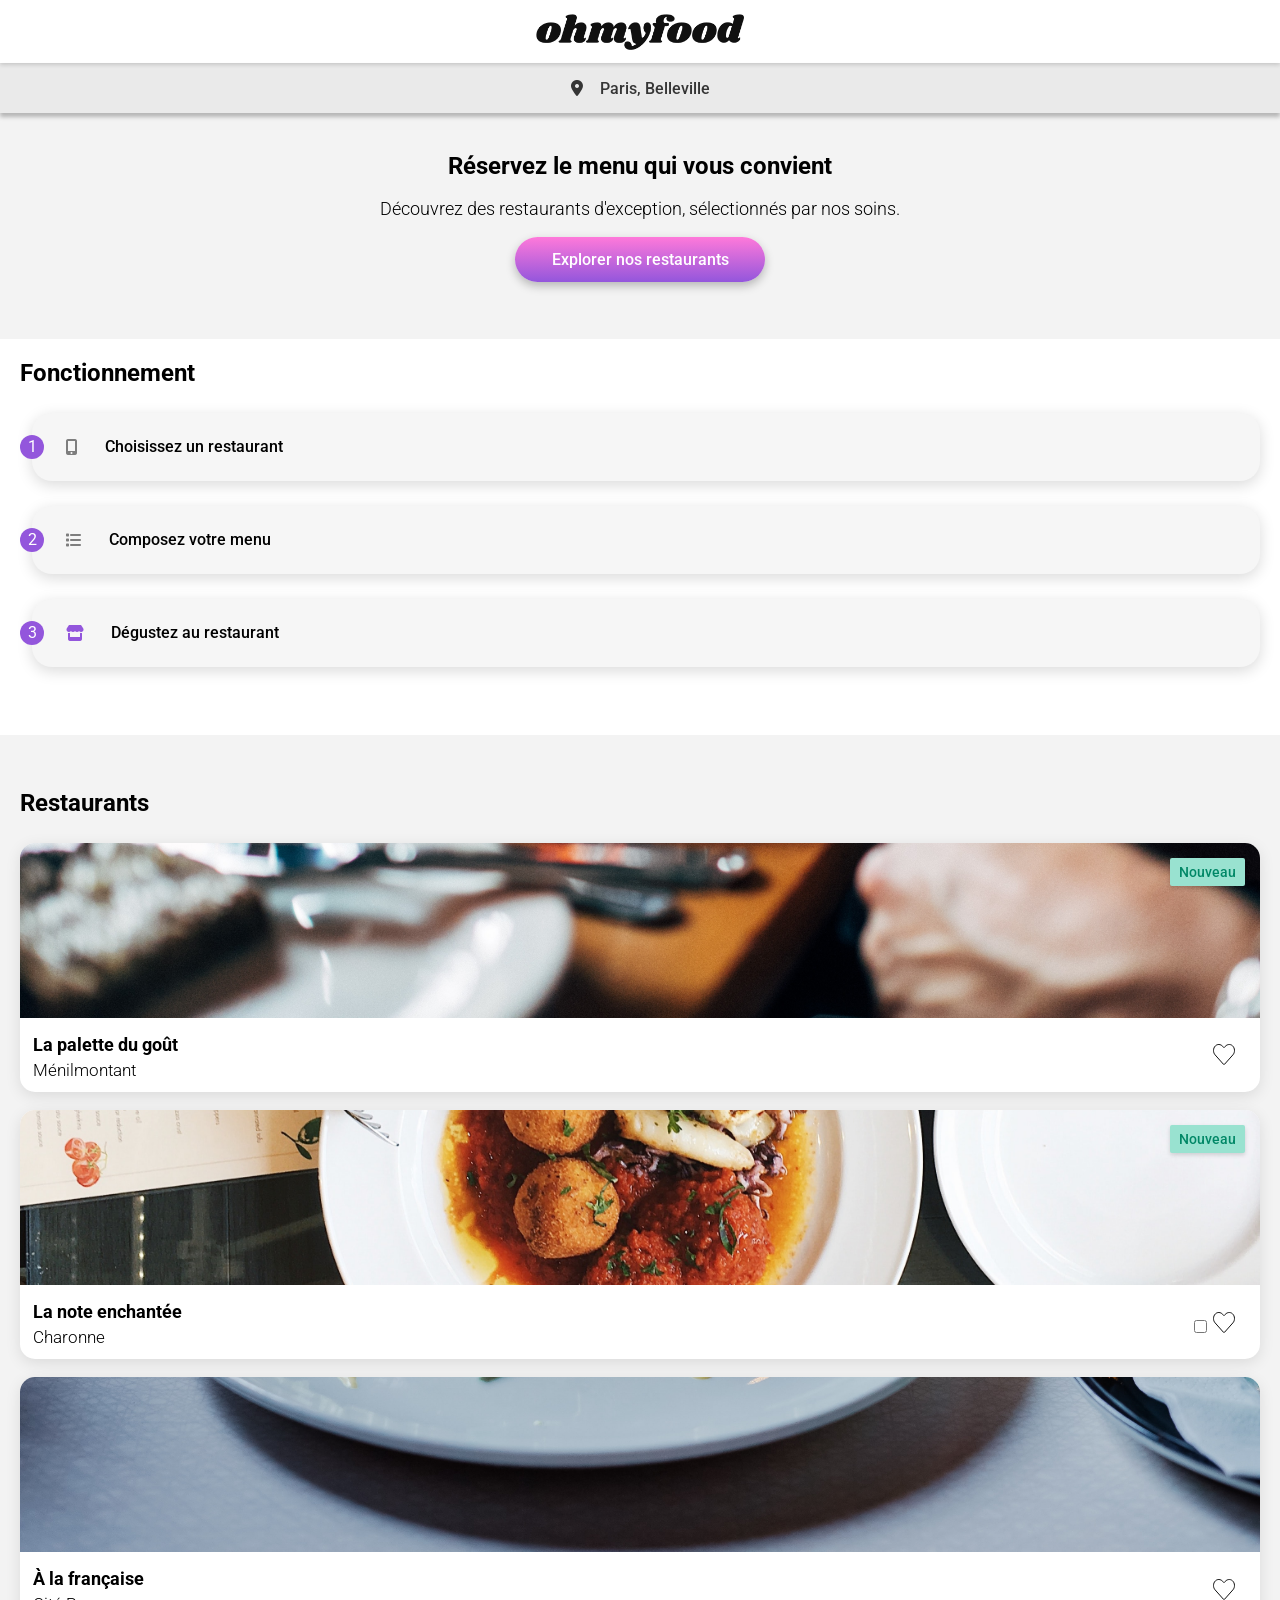
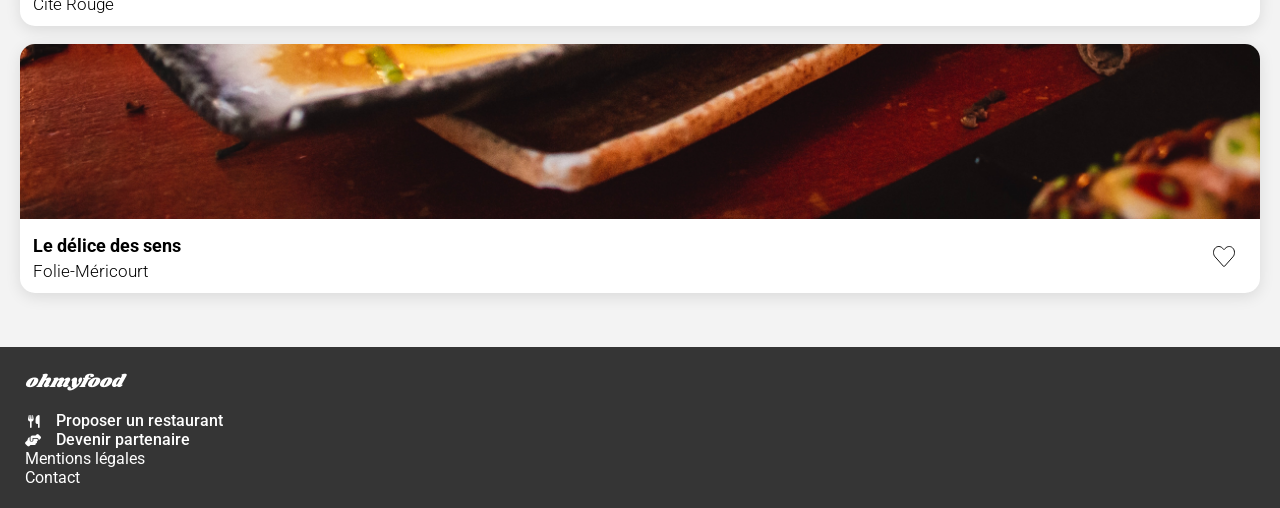
==== index.html @ f2861a39 "add animations - homepage" ====
<!DOCTYPE html>
<html lang="fr">

<head>
    <meta charset="UTF-8">
    <meta name="viewport" content="width=device-width, initial-scale=1.0">
    <title>OhMyFood</title>
    <link rel="preconnect" href="https://fonts.googleapis.com">
    <link rel="preconnect" href="https://fonts.gstatic.com" crossorigin>
    <link
        href="https://fonts.googleapis.com/css2?family=Roboto:ital,wght@0,100..900;1,100..900&family=Shrikhand&display=swap"
        rel="stylesheet">
    <link rel="stylesheet" href="https://cdnjs.cloudflare.com/ajax/libs/font-awesome/6.2.1/css/all.min.css"
        integrity="sha512-MV7K8+y+gLIBoVD59lQIYicR65iaqukzvf/nwasF0nqhPay5w/9lJmVM2hMDcnK1OnMGCdVK+iQrJ7lzPJQd1w=="
        crossorigin="anonymous" referrerpolicy="no-referrer" />
    <link rel="stylesheet" href="scss/main.css">
</head>

<body>
    <div class="loader">
        <div class="loader__spinner"></div>
    </div>
    <header class="header">
        <div class="header__brand">
            <img class="header__brand-logo" src="assets/images/logo/ohmyfood.png" alt="logo ohmyfood">
        </div>
        <div class="header__location">
            <i class="fa-solid fa-location-dot"></i>
            <span class="header__location-text"> Paris, Belleville</span>
        </div>
    </header>
    <section class="hero">
        <div class="hero__content">
            <h1 class="hero__title">Réservez le menu qui vous convient</h1>
            <p class="hero__subtitle">Découvrez des restaurants d'exception, sélectionnés par nos soins.</p>
            <a href="#" class="hero__btn">
                Explorer nos restaurants
            </a>
        </div>
    </section>
    <section class="fonctionnement">
        <h2 class="fonctionnement__title">Fonctionnement</h2>
        <div class="fonctionnement__cards">
            <div class="fonctionnement__card">
                <span class="fonctionnement__card-number">1</span>
                <i class="fonctionnement__card-icon fa-solid fa-mobile-screen-button"></i>
                <span class="fonctionnement__card-text">Choisissez un restaurant</span>
            </div>
            <div class="fonctionnement__card">
                <span class="fonctionnement__card-number">2</span>
                <i class="fonctionnement__card-icon fa-solid fa-list"></i>
                <span class="fonctionnement__card-text">Composez votre menu</span>
            </div>
            <div class="fonctionnement__card">
                <span class="fonctionnement__card-number">3</span>
                <i class="fonctionnement__card-icon fonctionnement__card-icon--active fa-solid fa-store"></i>
                <span class="fonctionnement__card-text">Dégustez au restaurant</span>
            </div>
        </div>
    </section>
    <section class="restaurants">
        <h2 class="restaurants__title">Restaurants</h2>
        <div class="restaurants__cards">
            <article class="restaurants-card">
                <div class="restaurants-card__image">
                    <img class="restaurants-card__picture"
                        src="assets/images/restaurants/jay-wennington-N_Y88TWmGwA-unsplash.jpg" alt="Photo d'un plat">
                    <span class="restaurants-card__badge">Nouveau</span>
                </div>
                <div class="restaurants-card__content">
                    <div class="restaurants-card__info">
                        <h3 class="restaurants-card__title">La palette du goût</h3>
                        <span class="restaurants-card__place">Ménilmontant</span>
                    </div>
                    <label class="restaurants-card__like">
                        <input type="checkbox" class="restaurants-card__like-checkbox">
                        <svg class="restaurants-card__like-icon" width="22" height="21" viewBox="0 0 22 21"
                            xmlns="http://www.w3.org/2000/svg">
                            <defs>
                                <linearGradient id="heart-gradient" x1="0" y1="0" x2="0" y2="1">
                                    <stop offset="0%" stop-color="#9356DC" />
                                    <stop offset="100%" stop-color="#FF79DA" />
                                </linearGradient>
                            </defs>
                            <path class="restaurants-card__like-icon-nofill"
                                d="M12.2207 2.40527C14.1599 0.222558 17.2057 -0.147219 19.3223 1.62402L19.5244 1.80176C22.0187 4.12419 22.1558 8.32368 19.9121 10.8496L11.5977 20.2148C11.2807 20.5716 10.8021 20.5941 10.4648 20.2822L10.3994 20.2148L2.08496 10.8496C-0.0847856 8.40259 -0.0235333 4.38556 2.25 2.02539L2.47656 1.80176C4.53112 -0.108075 7.5843 0.134683 9.58887 2.19922L9.78027 2.40527L10.627 3.35742L11.001 3.77734L11.374 3.35742L12.2207 2.40527Z"
                                stroke="#101010" fill="none" />
                            <path class="restaurants-card__like-icon-fill"
                                d="M12.2207 2.40527C14.1599 0.222558 17.2057 -0.147219 19.3223 1.62402L19.5244 1.80176C22.0187 4.12419 22.1558 8.32368 19.9121 10.8496L11.5977 20.2148C11.2807 20.5716 10.8021 20.5941 10.4648 20.2822L10.3994 20.2148L2.08496 10.8496C-0.0847856 8.40259 -0.0235333 4.38556 2.25 2.02539L2.47656 1.80176C4.53112 -0.108075 7.5843 0.134683 9.58887 2.19922L9.78027 2.40527L10.627 3.35742L11.001 3.77734L11.374 3.35742L12.2207 2.40527Z"
                                stroke="url(#heart-gradient)" fill="url(#heart-gradient)" />
                        </svg>
                    </label>
                </div>
            </article>
            <article class="restaurants-card">
                <div class="restaurants-card__image">
                    <img class="restaurants-card__picture  restaurants-card__picture--active"
                        src="assets/images/restaurants/stil-u2Lp8tXIcjw-unsplash.jpg" alt="Photo d'un plat">
                    <span class="restaurants-card__badge">Nouveau</span>
                </div>
                <div class="restaurants-card__content">
                    <div class="restaurants-card__info">
                        <h3 class="restaurants-card__title">La note enchantée</h3>
                        <span class="restaurants-card__place">Charonne</span>
                    </div>
                    <button class="restaurants-card__like">
                        <input type="checkbox" id="heart">
                        <label for="heart">
                            <svg class="restaurants-card__like-icon" width="22" height="21" viewBox="0 0 22 21"
                                fill="none" xmlns="http://www.w3.org/2000/svg">
                                <path
                                    d="M12.2207 2.40527C14.1599 0.222558 17.2057 -0.147219 19.3223 1.62402L19.5244 1.80176C22.0187 4.12419 22.1558 8.32368 19.9121 10.8496L11.5977 20.2148C11.2807 20.5716 10.8021 20.5941 10.4648 20.2822L10.3994 20.2148L2.08496 10.8496C-0.0847856 8.40259 -0.0235333 4.38556 2.25 2.02539L2.47656 1.80176C4.53112 -0.108075 7.5843 0.134683 9.58887 2.19922L9.78027 2.40527L10.627 3.35742L11.001 3.77734L11.374 3.35742L12.2207 2.40527Z"
                                    stroke="#101010" />
                                <defs>
                                    <linearGradient id="linearGradient" x1="0%" y1="0%" x2="0%" y2="100%">
                                        <stop offset="0%" stop-color="#9356DC" />
                                        <stop offset="100%" stop-color="#FF79DA" />
                                    </linearGradient>
                                </defs>
                            </svg>
                        </label>
                    </button>
                </div>
            </article>
            <article class="restaurants-card">
                <div class="restaurants-card__image">
                    <img class="restaurants-card__picture"
                        src="assets/images/restaurants/toa-heftiba-DQKerTsQwi0-unsplash.jpg" alt="Photo d'un plat">
                </div>
                <div class="restaurants-card__content">
                    <div class="restaurants-card__info">
                        <h3 class="restaurants-card__title">À la française</h3>
                        <span class="restaurants-card__place">Cité Rouge</span>
                    </div>
                    <button class="restaurants-card__like">
                        <svg class="restaurants-card__like-icon" width="22" height="21" viewBox="0 0 22 21" fill="none"
                            xmlns="http://www.w3.org/2000/svg">
                            <path
                                d="M12.2207 2.40527C14.1599 0.222558 17.2057 -0.147219 19.3223 1.62402L19.5244 1.80176C22.0187 4.12419 22.1558 8.32368 19.9121 10.8496L11.5977 20.2148C11.2807 20.5716 10.8021 20.5941 10.4648 20.2822L10.3994 20.2148L2.08496 10.8496C-0.0847856 8.40259 -0.0235333 4.38556 2.25 2.02539L2.47656 1.80176C4.53112 -0.108075 7.5843 0.134683 9.58887 2.19922L9.78027 2.40527L10.627 3.35742L11.001 3.77734L11.374 3.35742L12.2207 2.40527Z"
                                stroke="#101010" />
                        </svg>
                    </button>
                </div>
            </article>
            <article class="restaurants-card">
                <div class="restaurants-card__image">
                    <img class="restaurants-card__picture"
                        src="assets/images/restaurants/louis-hansel-shotsoflouis-qNBGVyOCY8Q-unsplash.jpg"
                        alt="Photo d'un plat">
                </div>
                <div class="restaurants-card__content">
                    <div class="restaurants-card__info">
                        <h3 class="restaurants-card__title">Le délice des sens</h3>
                        <span class="restaurants-card__place">Folie-Méricourt</span>
                    </div>
                    <button class="restaurants-card__like">
                        <svg class="restaurants-card__like-icon" width="22" height="21" viewBox="0 0 22 21" fill="none"
                            xmlns="http://www.w3.org/2000/svg">
                            <path
                                d="M12.2207 2.40527C14.1599 0.222558 17.2057 -0.147219 19.3223 1.62402L19.5244 1.80176C22.0187 4.12419 22.1558 8.32368 19.9121 10.8496L11.5977 20.2148C11.2807 20.5716 10.8021 20.5941 10.4648 20.2822L10.3994 20.2148L2.08496 10.8496C-0.0847856 8.40259 -0.0235333 4.38556 2.25 2.02539L2.47656 1.80176C4.53112 -0.108075 7.5843 0.134683 9.58887 2.19922L9.78027 2.40527L10.627 3.35742L11.001 3.77734L11.374 3.35742L12.2207 2.40527Z"
                                stroke="#101010" />
                        </svg>
                    </button>
                </div>
            </article>
        </div>
    </section>
    <footer class="footer">
        <span class="footer__logo">ohmyfood</span>
        <nav>
            <ul class="footer__list">
                <li>
                    <i class="footer__icons fa-solid fa-utensils fa-fw"></i>
                    <a class="footer__link footer__link--icon" href="#">Proposer un restaurant</a>
                </li>
                <li>
                    <i class="footer__icons fa-solid fa-hands-helping fa-fw"></i>
                    <a class="footer__link footer__link--icon" href="#">Devenir partenaire</a>
                </li>
                <li>
                    <a class="footer__link" href="#">Mentions légales</a>
                </li>
                <li>
                    <a class="footer__link" href="#">Contact</a>
                </li>
            </ul>
        </nav>
    </footer>
</body>

</html>
---- scss/main.css ----
@charset "UTF-8";
.header {
  display: flex;
  flex-direction: column;
}
.header__brand {
  display: flex;
  justify-content: center;
  align-items: center;
  height: 63px;
  box-shadow: 0 2px 4px rgba(0, 0, 0, 0.15);
  position: relative;
}
.header__brand-logo {
  height: 36px;
}
.header__location {
  display: flex;
  justify-content: center;
  align-items: center;
  font-size: 16px;
  gap: 17px;
  height: 50px;
  background-color: #EAEAEA;
  box-shadow: 0 4px 4px rgba(0, 0, 0, 0.25);
  color: #353535;
}
.header__location-text {
  font-weight: 500;
}

.footer {
  background-color: #353535;
  display: flex;
  flex-direction: column;
  color: white;
  padding: 22px 0 5px 25px;
}
.footer__logo {
  font-family: Shrikhand, cursive;
  font-style: italic;
  font-size: 18px;
}
.footer__list {
  list-style: none;
  padding: 0;
}
.footer__icons {
  font-size: 13px;
}
.footer__link {
  font-size: 16px;
  font-weight: 400;
  color: white;
  text-decoration: none;
}
.footer__link--icon {
  margin-left: 11px;
  font-weight: 500;
}

@keyframes spin {
  to {
    transform: rotate(360deg);
  }
}
@keyframes loader-hide {
  to {
    opacity: 0;
    pointer-events: none;
  }
}
.loader {
  position: fixed;
  inset: 0;
  z-index: 999;
  background: white;
  display: flex;
  align-items: center;
  justify-content: center;
  animation: loader-hide 0.5s ease 3s forwards;
}
.loader__spinner {
  width: 44px;
  height: 44px;
  border-radius: 50%;
  border: 3px solid #9356DC;
  border-top-color: #FF79DA;
  animation: spin 0.8s linear infinite;
}

/* Général */
* {
  font-family: "Roboto", sans-serif;
}

body {
  margin: 0;
}

.hero {
  display: flex;
  flex-direction: column;
  text-align: center;
  background-color: #f3f3f3;
}
.hero__content {
  display: flex;
  flex-direction: column;
  padding-top: 39px;
  margin-bottom: 57px;
}
.hero__title {
  font-size: 24px;
  font-weight: 700;
  margin: 0;
}
.hero__subtitle {
  font-size: 18px;
  font-weight: 300;
}
.hero__btn {
  max-width: 218px;
  width: 100%;
  align-self: center;
  padding: 13px 16px;
  border-radius: 25px;
  color: white;
  border: none;
  font-size: 16px;
  font-weight: 500;
  text-decoration: none;
  box-shadow: 0 4px 10px rgba(0, 0, 0, 0.25);
  cursor: pointer;
  background: linear-gradient(to top, #9356DC, #FF79DA);
  transition: opacity 300ms ease-out, box-shadow 300ms ease-out;
}
.hero__btn:hover, .hero__btn:focus-visible {
  opacity: 0.85;
  box-shadow: 0 4px 15px rgba(0, 0, 0, 0.35);
}
.hero__btn:active {
  opacity: 0.85;
  box-shadow: 0 4px 15px rgba(0, 0, 0, 0.35);
}

.fonctionnement {
  display: flex;
  flex-direction: column;
  padding: 0 20px;
  margin-bottom: 68px;
}
.fonctionnement__title {
  font-size: 24px;
  font-weight: 700;
  margin-bottom: 26px;
}
.fonctionnement__cards {
  display: flex;
  flex-direction: column;
  padding-left: 12px;
  gap: 25px;
}
.fonctionnement__card {
  display: flex;
  align-items: center;
  justify-content: flex-start;
  width: 100%;
  padding: 22px 0;
  background-color: #f6f6f6;
  border-radius: 20px;
  box-shadow: 0 4px 15px rgba(0, 0, 0, 0.15);
}
.fonctionnement__card-number {
  display: inline-flex;
  justify-content: center;
  align-items: center;
  position: relative;
  left: -12px;
  color: white;
  background-color: #9356DC;
  border-radius: 50%;
  width: 24px;
  height: 24px;
  margin-right: 10px;
}
.fonctionnement__card-icon {
  margin-right: 27px;
  color: #7e7e7e;
}
.fonctionnement__card-icon--active {
  color: #9356DC;
}
.fonctionnement__card-text {
  font-size: 16px;
  font-weight: 500;
}

.restaurants {
  display: flex;
  flex-direction: column;
  padding: 54px 20px;
  background-color: #f3f3f3;
  gap: 26px;
}
.restaurants__title {
  font-size: 24px;
  font-weight: 700;
  margin: 0;
}
.restaurants__cards {
  display: flex;
  flex-direction: column;
  gap: 18px;
}

.restaurants-card {
  display: flex;
  flex-direction: column;
  border-radius: 15px;
  background-color: white;
  box-shadow: 0 4px 15px rgba(0, 0, 0, 0.1);
}
.restaurants-card__image {
  position: relative;
}
.restaurants-card__picture {
  display: block;
  -o-object-fit: cover;
     object-fit: cover;
  -o-object-position: bottom;
     object-position: bottom;
  width: 100%;
  height: 175px;
  border-radius: 15px 15px 0 0;
}
.restaurants-card__picture--active {
  -o-object-position: 50% 60%;
     object-position: 50% 60%;
}
.restaurants-card__badge {
  position: absolute;
  top: 15px;
  right: 15px;
  background: #99E2D0;
  color: #008766;
  font-size: 14px;
  font-weight: 500;
  padding: 6px 9px;
  border-radius: 2px;
  box-shadow: 0 2px 4px rgba(0, 0, 0, 0.15);
}
.restaurants-card__content {
  display: flex;
  justify-content: space-between;
  align-items: center;
  padding: 16px 25px 12px 13px;
}
.restaurants-card__info {
  display: flex;
  flex-direction: column;
  gap: 5px;
}
.restaurants-card__title {
  margin: 0;
  font-size: 18px;
  font-weight: 700;
}
.restaurants-card__place {
  margin: 0;
  font-size: 17px;
  font-weight: 300;
}
.restaurants-card__like {
  background: none;
  border: none;
  padding: 0;
  cursor: pointer;
  position: relative;
}
.restaurants-card__like-icon {
  width: 22px;
  height: 21px;
}
.restaurants-card__like-icon-fill {
  clip-path: inset(100% 0 0 0);
  transition: clip-path 600ms ease;
}
.restaurants-card__like-checkbox {
  position: absolute;
  opacity: 0;
  pointer-events: none;
}

.restaurants-card__like-checkbox:checked ~ .restaurants-card__like-icon .restaurants-card__like-icon-fill {
  clip-path: inset(0 0 0 0);
}/*# sourceMappingURL=main.css.map */
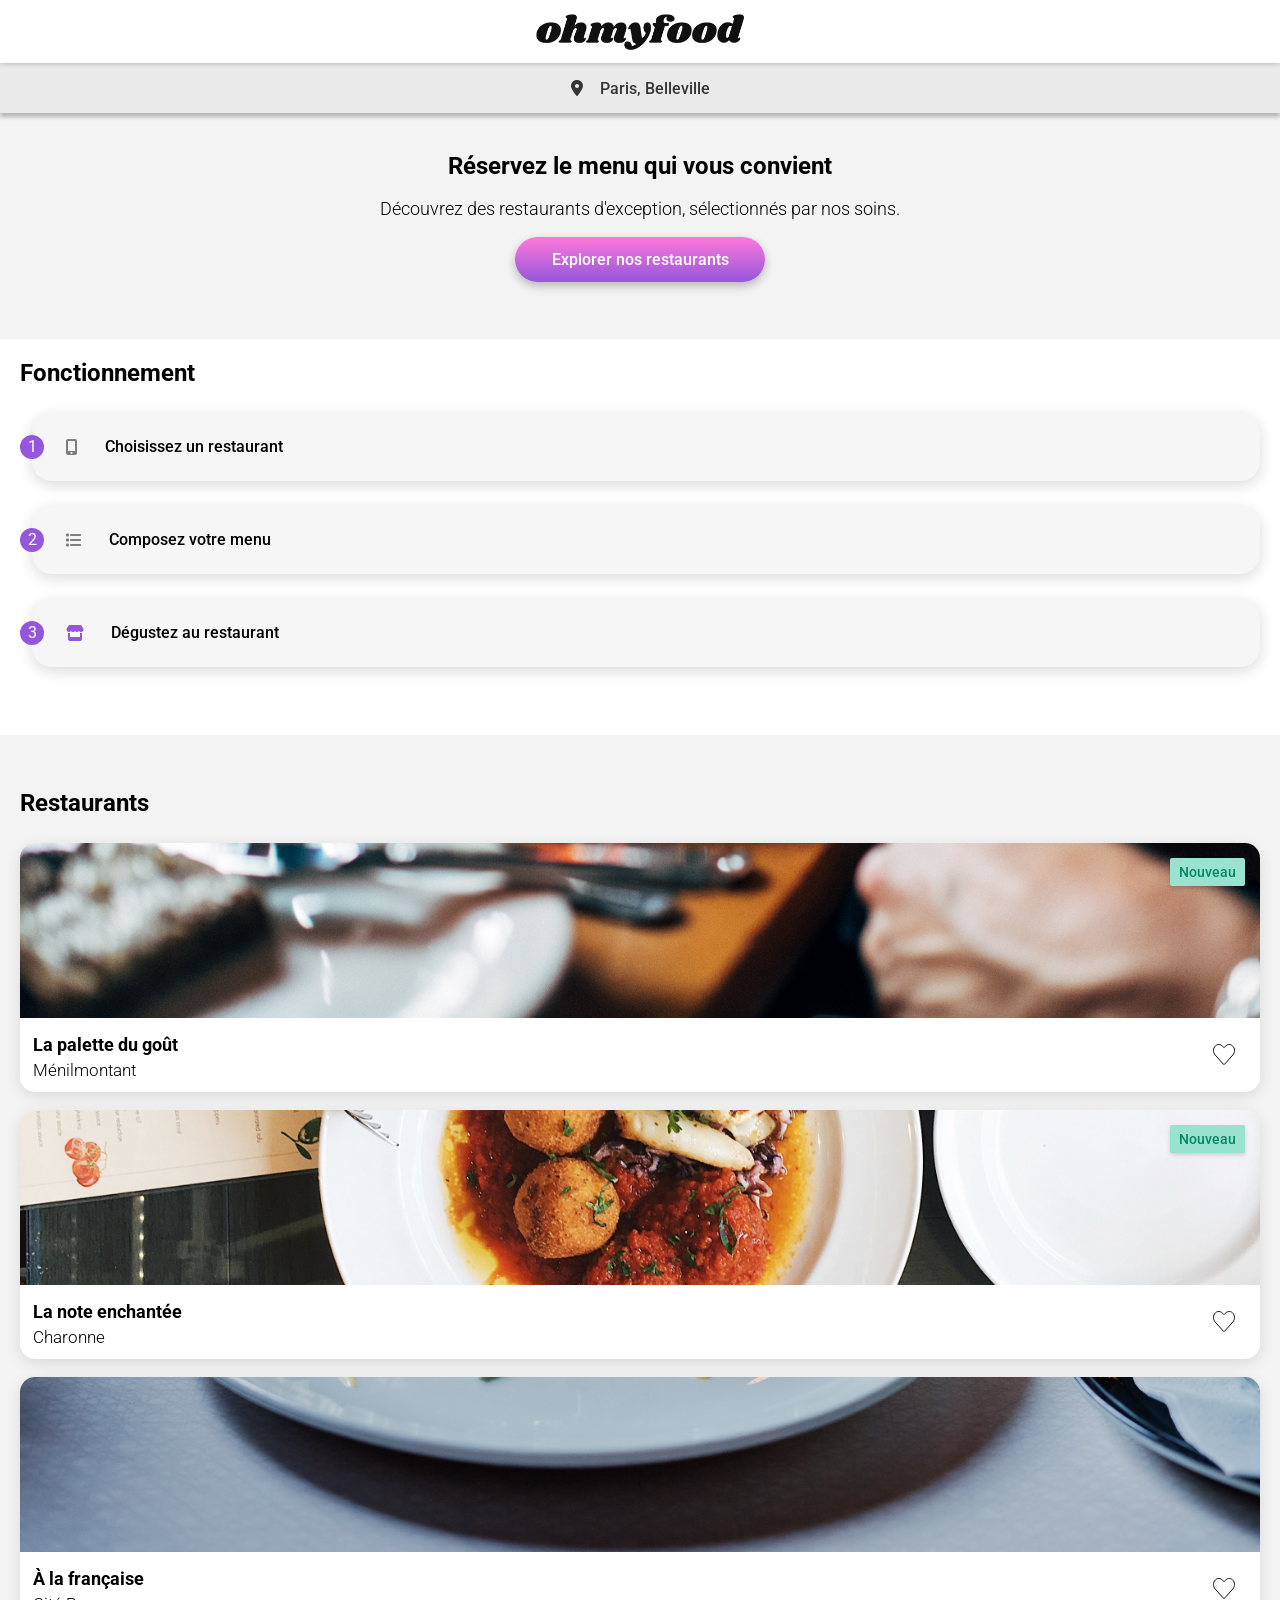
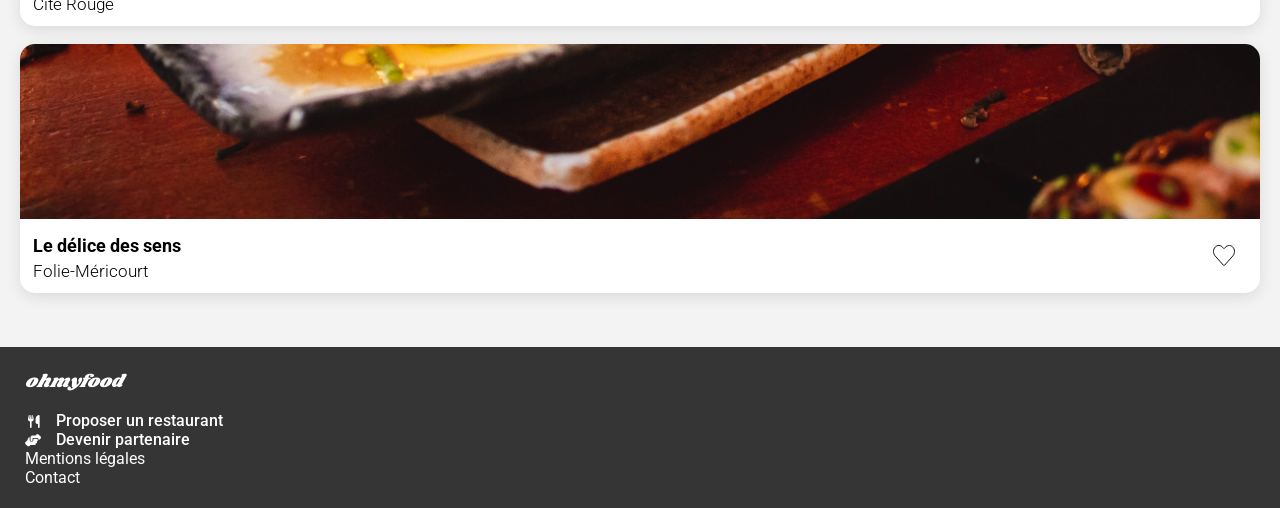
==== commit f7faeded: "add animations_V2" ====
--- a/index.html
+++ b/index.html
@@ -103,23 +103,24 @@
                         <h3 class="restaurants-card__title">La note enchantée</h3>
                         <span class="restaurants-card__place">Charonne</span>
                     </div>
-                    <button class="restaurants-card__like">
-                        <input type="checkbox" id="heart">
-                        <label for="heart">
-                            <svg class="restaurants-card__like-icon" width="22" height="21" viewBox="0 0 22 21"
-                                fill="none" xmlns="http://www.w3.org/2000/svg">
-                                <path
-                                    d="M12.2207 2.40527C14.1599 0.222558 17.2057 -0.147219 19.3223 1.62402L19.5244 1.80176C22.0187 4.12419 22.1558 8.32368 19.9121 10.8496L11.5977 20.2148C11.2807 20.5716 10.8021 20.5941 10.4648 20.2822L10.3994 20.2148L2.08496 10.8496C-0.0847856 8.40259 -0.0235333 4.38556 2.25 2.02539L2.47656 1.80176C4.53112 -0.108075 7.5843 0.134683 9.58887 2.19922L9.78027 2.40527L10.627 3.35742L11.001 3.77734L11.374 3.35742L12.2207 2.40527Z"
-                                    stroke="#101010" />
-                                <defs>
-                                    <linearGradient id="linearGradient" x1="0%" y1="0%" x2="0%" y2="100%">
-                                        <stop offset="0%" stop-color="#9356DC" />
-                                        <stop offset="100%" stop-color="#FF79DA" />
-                                    </linearGradient>
-                                </defs>
-                            </svg>
-                        </label>
-                    </button>
+                    <label class="restaurants-card__like">
+                        <input type="checkbox" class="restaurants-card__like-checkbox">
+                        <svg class="restaurants-card__like-icon" width="22" height="21" viewBox="0 0 22 21"
+                            xmlns="http://www.w3.org/2000/svg">
+                            <defs>
+                                <linearGradient id="heart-gradient" x1="0" y1="0" x2="0" y2="1">
+                                    <stop offset="0%" stop-color="#9356DC" />
+                                    <stop offset="100%" stop-color="#FF79DA" />
+                                </linearGradient>
+                            </defs>
+                            <path class="restaurants-card__like-icon-nofill"
+                                d="M12.2207 2.40527C14.1599 0.222558 17.2057 -0.147219 19.3223 1.62402L19.5244 1.80176C22.0187 4.12419 22.1558 8.32368 19.9121 10.8496L11.5977 20.2148C11.2807 20.5716 10.8021 20.5941 10.4648 20.2822L10.3994 20.2148L2.08496 10.8496C-0.0847856 8.40259 -0.0235333 4.38556 2.25 2.02539L2.47656 1.80176C4.53112 -0.108075 7.5843 0.134683 9.58887 2.19922L9.78027 2.40527L10.627 3.35742L11.001 3.77734L11.374 3.35742L12.2207 2.40527Z"
+                                stroke="#101010" fill="none" />
+                            <path class="restaurants-card__like-icon-fill"
+                                d="M12.2207 2.40527C14.1599 0.222558 17.2057 -0.147219 19.3223 1.62402L19.5244 1.80176C22.0187 4.12419 22.1558 8.32368 19.9121 10.8496L11.5977 20.2148C11.2807 20.5716 10.8021 20.5941 10.4648 20.2822L10.3994 20.2148L2.08496 10.8496C-0.0847856 8.40259 -0.0235333 4.38556 2.25 2.02539L2.47656 1.80176C4.53112 -0.108075 7.5843 0.134683 9.58887 2.19922L9.78027 2.40527L10.627 3.35742L11.001 3.77734L11.374 3.35742L12.2207 2.40527Z"
+                                stroke="url(#heart-gradient)" fill="url(#heart-gradient)" />
+                        </svg>
+                    </label>
                 </div>
             </article>
             <article class="restaurants-card">
@@ -132,14 +133,24 @@
                         <h3 class="restaurants-card__title">À la française</h3>
                         <span class="restaurants-card__place">Cité Rouge</span>
                     </div>
-                    <button class="restaurants-card__like">
-                        <svg class="restaurants-card__like-icon" width="22" height="21" viewBox="0 0 22 21" fill="none"
-                            xmlns="http://www.w3.org/2000/svg">
-                            <path
-                                d="M12.2207 2.40527C14.1599 0.222558 17.2057 -0.147219 19.3223 1.62402L19.5244 1.80176C22.0187 4.12419 22.1558 8.32368 19.9121 10.8496L11.5977 20.2148C11.2807 20.5716 10.8021 20.5941 10.4648 20.2822L10.3994 20.2148L2.08496 10.8496C-0.0847856 8.40259 -0.0235333 4.38556 2.25 2.02539L2.47656 1.80176C4.53112 -0.108075 7.5843 0.134683 9.58887 2.19922L9.78027 2.40527L10.627 3.35742L11.001 3.77734L11.374 3.35742L12.2207 2.40527Z"
-                                stroke="#101010" />
-                        </svg>
-                    </button>
+                    <label class="restaurants-card__like">
+                        <input type="checkbox" class="restaurants-card__like-checkbox">
+                        <svg class="restaurants-card__like-icon" width="22" height="21" viewBox="0 0 22 21"
+                            xmlns="http://www.w3.org/2000/svg">
+                            <defs>
+                                <linearGradient id="heart-gradient" x1="0" y1="0" x2="0" y2="1">
+                                    <stop offset="0%" stop-color="#9356DC" />
+                                    <stop offset="100%" stop-color="#FF79DA" />
+                                </linearGradient>
+                            </defs>
+                            <path class="restaurants-card__like-icon-nofill"
+                                d="M12.2207 2.40527C14.1599 0.222558 17.2057 -0.147219 19.3223 1.62402L19.5244 1.80176C22.0187 4.12419 22.1558 8.32368 19.9121 10.8496L11.5977 20.2148C11.2807 20.5716 10.8021 20.5941 10.4648 20.2822L10.3994 20.2148L2.08496 10.8496C-0.0847856 8.40259 -0.0235333 4.38556 2.25 2.02539L2.47656 1.80176C4.53112 -0.108075 7.5843 0.134683 9.58887 2.19922L9.78027 2.40527L10.627 3.35742L11.001 3.77734L11.374 3.35742L12.2207 2.40527Z"
+                                stroke="#101010" fill="none" />
+                            <path class="restaurants-card__like-icon-fill"
+                                d="M12.2207 2.40527C14.1599 0.222558 17.2057 -0.147219 19.3223 1.62402L19.5244 1.80176C22.0187 4.12419 22.1558 8.32368 19.9121 10.8496L11.5977 20.2148C11.2807 20.5716 10.8021 20.5941 10.4648 20.2822L10.3994 20.2148L2.08496 10.8496C-0.0847856 8.40259 -0.0235333 4.38556 2.25 2.02539L2.47656 1.80176C4.53112 -0.108075 7.5843 0.134683 9.58887 2.19922L9.78027 2.40527L10.627 3.35742L11.001 3.77734L11.374 3.35742L12.2207 2.40527Z"
+                                stroke="url(#heart-gradient)" fill="url(#heart-gradient)" />
+                        </svg>
+                    </label>
                 </div>
             </article>
             <article class="restaurants-card">
@@ -153,14 +164,24 @@
                         <h3 class="restaurants-card__title">Le délice des sens</h3>
                         <span class="restaurants-card__place">Folie-Méricourt</span>
                     </div>
-                    <button class="restaurants-card__like">
-                        <svg class="restaurants-card__like-icon" width="22" height="21" viewBox="0 0 22 21" fill="none"
-                            xmlns="http://www.w3.org/2000/svg">
-                            <path
-                                d="M12.2207 2.40527C14.1599 0.222558 17.2057 -0.147219 19.3223 1.62402L19.5244 1.80176C22.0187 4.12419 22.1558 8.32368 19.9121 10.8496L11.5977 20.2148C11.2807 20.5716 10.8021 20.5941 10.4648 20.2822L10.3994 20.2148L2.08496 10.8496C-0.0847856 8.40259 -0.0235333 4.38556 2.25 2.02539L2.47656 1.80176C4.53112 -0.108075 7.5843 0.134683 9.58887 2.19922L9.78027 2.40527L10.627 3.35742L11.001 3.77734L11.374 3.35742L12.2207 2.40527Z"
-                                stroke="#101010" />
-                        </svg>
-                    </button>
+                    <label class="restaurants-card__like">
+                        <input type="checkbox" class="restaurants-card__like-checkbox">
+                        <svg class="restaurants-card__like-icon" width="22" height="21" viewBox="0 0 22 21"
+                            xmlns="http://www.w3.org/2000/svg">
+                            <defs>
+                                <linearGradient id="heart-gradient" x1="0" y1="0" x2="0" y2="1">
+                                    <stop offset="0%" stop-color="#9356DC" />
+                                    <stop offset="100%" stop-color="#FF79DA" />
+                                </linearGradient>
+                            </defs>
+                            <path class="restaurants-card__like-icon-nofill"
+                                d="M12.2207 2.40527C14.1599 0.222558 17.2057 -0.147219 19.3223 1.62402L19.5244 1.80176C22.0187 4.12419 22.1558 8.32368 19.9121 10.8496L11.5977 20.2148C11.2807 20.5716 10.8021 20.5941 10.4648 20.2822L10.3994 20.2148L2.08496 10.8496C-0.0847856 8.40259 -0.0235333 4.38556 2.25 2.02539L2.47656 1.80176C4.53112 -0.108075 7.5843 0.134683 9.58887 2.19922L9.78027 2.40527L10.627 3.35742L11.001 3.77734L11.374 3.35742L12.2207 2.40527Z"
+                                stroke="#101010" fill="none" />
+                            <path class="restaurants-card__like-icon-fill"
+                                d="M12.2207 2.40527C14.1599 0.222558 17.2057 -0.147219 19.3223 1.62402L19.5244 1.80176C22.0187 4.12419 22.1558 8.32368 19.9121 10.8496L11.5977 20.2148C11.2807 20.5716 10.8021 20.5941 10.4648 20.2822L10.3994 20.2148L2.08496 10.8496C-0.0847856 8.40259 -0.0235333 4.38556 2.25 2.02539L2.47656 1.80176C4.53112 -0.108075 7.5843 0.134683 9.58887 2.19922L9.78027 2.40527L10.627 3.35742L11.001 3.77734L11.374 3.35742L12.2207 2.40527Z"
+                                stroke="url(#heart-gradient)" fill="url(#heart-gradient)" />
+                        </svg>
+                    </label>
                 </div>
             </article>
         </div>
--- a/scss/main.css
+++ b/scss/main.css
@@ -75,7 +75,7 @@
   inset: 0;
   z-index: 999;
   background: white;
-  display: flex;
+  display: none;
   align-items: center;
   justify-content: center;
   animation: loader-hide 0.5s ease 3s forwards;
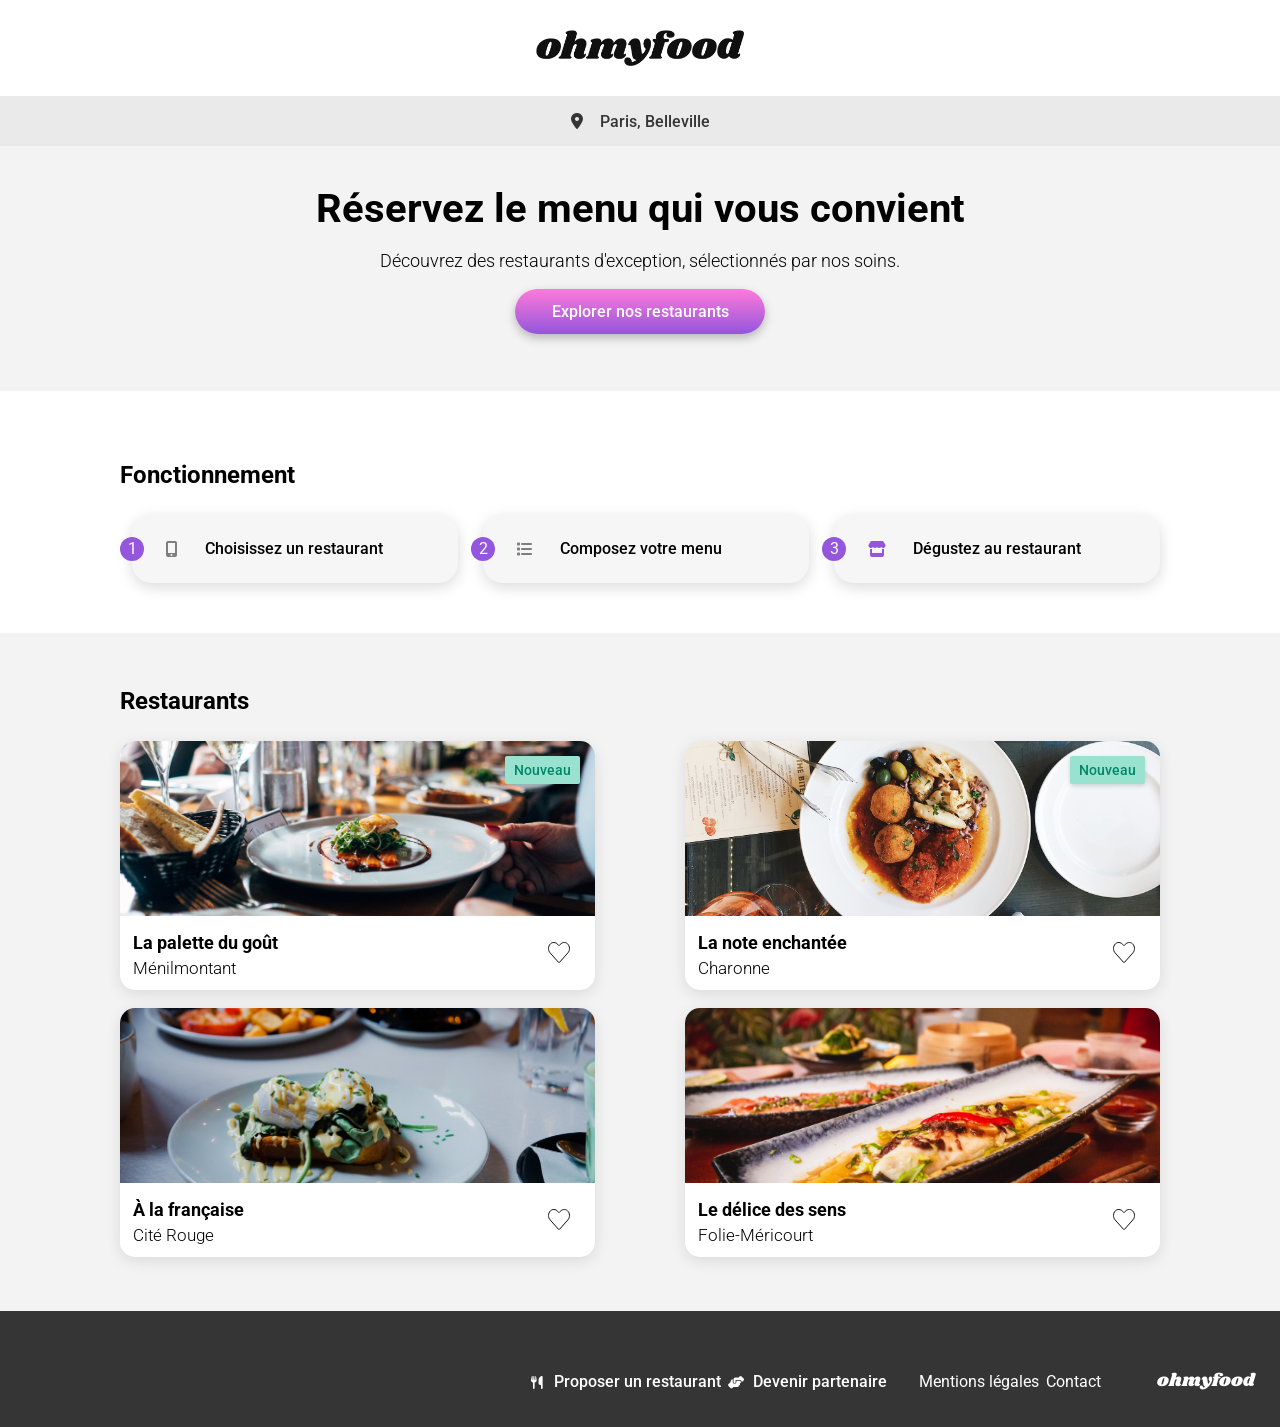
==== commit bb13290b: "Page d'accueil_V1" ====
--- a/index.html
+++ b/index.html
@@ -24,16 +24,16 @@
         <div class="header__brand">
             <img class="header__brand-logo" src="assets/images/logo/ohmyfood.png" alt="logo ohmyfood">
         </div>
-        <div class="header__location">
-            <i class="fa-solid fa-location-dot"></i>
-            <span class="header__location-text"> Paris, Belleville</span>
-        </div>
     </header>
+    <section class="location">
+        <i class="fa-solid fa-location-dot"></i>
+        <span> Paris, Belleville</span>
+    </section>
     <section class="hero">
         <div class="hero__content">
             <h1 class="hero__title">Réservez le menu qui vous convient</h1>
             <p class="hero__subtitle">Découvrez des restaurants d'exception, sélectionnés par nos soins.</p>
-            <a href="#" class="hero__btn">
+            <a href="#restaurants" class="hero__btn">
                 Explorer nos restaurants
             </a>
         </div>
@@ -58,7 +58,8 @@
             </div>
         </div>
     </section>
-    <section class="restaurants">
+    <section class="restaurants-section" id="restaurants">
+        <div class="restaurants">
         <h2 class="restaurants__title">Restaurants</h2>
         <div class="restaurants__cards">
             <article class="restaurants-card">
@@ -184,6 +185,7 @@
                     </label>
                 </div>
             </article>
+        </div>
         </div>
     </section>
     <footer class="footer">
@@ -199,10 +201,10 @@
                     <a class="footer__link footer__link--icon" href="#">Devenir partenaire</a>
                 </li>
                 <li>
-                    <a class="footer__link" href="#">Mentions légales</a>
-                </li>
-                <li>
-                    <a class="footer__link" href="#">Contact</a>
+                    <a class="footer__link footer__link--margin-left" href="#">Mentions légales</a>
+                </li>
+                <li>
+                    <a class="footer__link" href="mailto:contact@ohmyfood.com">Contact</a>
                 </li>
             </ul>
         </nav>
--- a/scss/main.css
+++ b/scss/main.css
@@ -10,24 +10,17 @@
   height: 63px;
   box-shadow: 0 2px 4px rgba(0, 0, 0, 0.15);
   position: relative;
+  z-index: 2;
+}
+@media (min-width: 768px) {
+  .header__brand {
+    height: 96px;
+    box-shadow: none;
+  }
 }
 .header__brand-logo {
   height: 36px;
 }
-.header__location {
-  display: flex;
-  justify-content: center;
-  align-items: center;
-  font-size: 16px;
-  gap: 17px;
-  height: 50px;
-  background-color: #EAEAEA;
-  box-shadow: 0 4px 4px rgba(0, 0, 0, 0.25);
-  color: #353535;
-}
-.header__location-text {
-  font-weight: 500;
-}
 
 .footer {
   background-color: #353535;
@@ -36,14 +29,34 @@
   color: white;
   padding: 22px 0 5px 25px;
 }
+@media (min-width: 768px) {
+  .footer {
+    flex-direction: row-reverse;
+    gap: 16px;
+    align-items: center;
+    padding: 45px 25px 20px 0;
+  }
+}
 .footer__logo {
   font-family: Shrikhand, cursive;
-  font-style: italic;
   font-size: 18px;
 }
+@media (min-width: 768px) {
+  .footer__logo {
+    margin-left: 40px;
+  }
+}
 .footer__list {
+  display: flex;
+  flex-direction: column;
   list-style: none;
   padding: 0;
+}
+@media (min-width: 768px) {
+  .footer__list {
+    flex-direction: row;
+    gap: 7px;
+  }
 }
 .footer__icons {
   font-size: 13px;
@@ -57,6 +70,16 @@
 .footer__link--icon {
   margin-left: 11px;
   font-weight: 500;
+}
+@media (min-width: 768px) {
+  .footer__link--icon {
+    margin-left: 5px;
+  }
+}
+@media (min-width: 768px) {
+  .footer__link--margin-left {
+    margin-left: 25px;
+  }
 }
 
 @keyframes spin {
@@ -98,6 +121,26 @@
   margin: 0;
 }
 
+.location {
+  display: flex;
+  justify-content: center;
+  align-items: center;
+  font-size: 16px;
+  font-weight: 500;
+  gap: 17px;
+  height: 50px;
+  background-color: #EAEAEA;
+  box-shadow: 0 4px 4px rgba(0, 0, 0, 0.25);
+  color: #353535;
+  position: relative;
+  z-index: 1;
+}
+@media (min-width: 768px) {
+  .location {
+    box-shadow: none;
+  }
+}
+
 .hero {
   display: flex;
   flex-direction: column;
@@ -107,13 +150,19 @@
 .hero__content {
   display: flex;
   flex-direction: column;
-  padding-top: 39px;
+  padding: 39px 10px 0 10px;
   margin-bottom: 57px;
 }
 .hero__title {
   font-size: 24px;
   font-weight: 700;
   margin: 0;
+}
+@media (min-width: 768px) {
+  .hero__title {
+    font-size: 40px;
+    font-weight: 700;
+  }
 }
 .hero__subtitle {
   font-size: 18px;
@@ -133,7 +182,7 @@
   box-shadow: 0 4px 10px rgba(0, 0, 0, 0.25);
   cursor: pointer;
   background: linear-gradient(to top, #9356DC, #FF79DA);
-  transition: opacity 300ms ease-out, box-shadow 300ms ease-out;
+  transition: opacity 400ms ease-out, box-shadow 400ms ease-out;
 }
 .hero__btn:hover, .hero__btn:focus-visible {
   opacity: 0.85;
@@ -147,8 +196,15 @@
 .fonctionnement {
   display: flex;
   flex-direction: column;
-  padding: 0 20px;
-  margin-bottom: 68px;
+  padding: 0 20px 68px 20px;
+  margin: 0 auto;
+  max-width: 1080px;
+  box-sizing: border-box;
+}
+@media (min-width: 768px) {
+  .fonctionnement {
+    padding: 50px 20px;
+  }
 }
 .fonctionnement__title {
   font-size: 24px;
@@ -161,12 +217,17 @@
   padding-left: 12px;
   gap: 25px;
 }
+@media (min-width: 768px) {
+  .fonctionnement__cards {
+    flex-direction: row;
+  }
+}
 .fonctionnement__card {
   display: flex;
   align-items: center;
   justify-content: flex-start;
   width: 100%;
-  padding: 22px 0;
+  padding: 22px 2px 22px 0;
   background-color: #f6f6f6;
   border-radius: 20px;
   box-shadow: 0 4px 15px rgba(0, 0, 0, 0.15);
@@ -196,12 +257,18 @@
   font-weight: 500;
 }
 
+.restaurants-section {
+  background-color: #f3f3f3;
+}
+
 .restaurants {
   display: flex;
   flex-direction: column;
   padding: 54px 20px;
-  background-color: #f3f3f3;
+  margin: 0 auto;
   gap: 26px;
+  max-width: 1080px;
+  box-sizing: border-box;
 }
 .restaurants__title {
   font-size: 24px;
@@ -213,6 +280,14 @@
   flex-direction: column;
   gap: 18px;
 }
+@media (min-width: 768px) {
+  .restaurants__cards {
+    flex-direction: row;
+    flex-wrap: wrap;
+    -moz-column-gap: 7vw;
+         column-gap: 7vw;
+  }
+}
 
 .restaurants-card {
   display: flex;
@@ -220,6 +295,11 @@
   border-radius: 15px;
   background-color: white;
   box-shadow: 0 4px 15px rgba(0, 0, 0, 0.1);
+}
+@media (min-width: 768px) {
+  .restaurants-card {
+    flex: 40%;
+  }
 }
 .restaurants-card__image {
   position: relative;
@@ -234,6 +314,12 @@
   height: 175px;
   border-radius: 15px 15px 0 0;
 }
+@media (min-width: 768px) {
+  .restaurants-card__picture {
+    -o-object-position: center;
+       object-position: center;
+  }
+}
 .restaurants-card__picture--active {
   -o-object-position: 50% 60%;
      object-position: 50% 60%;
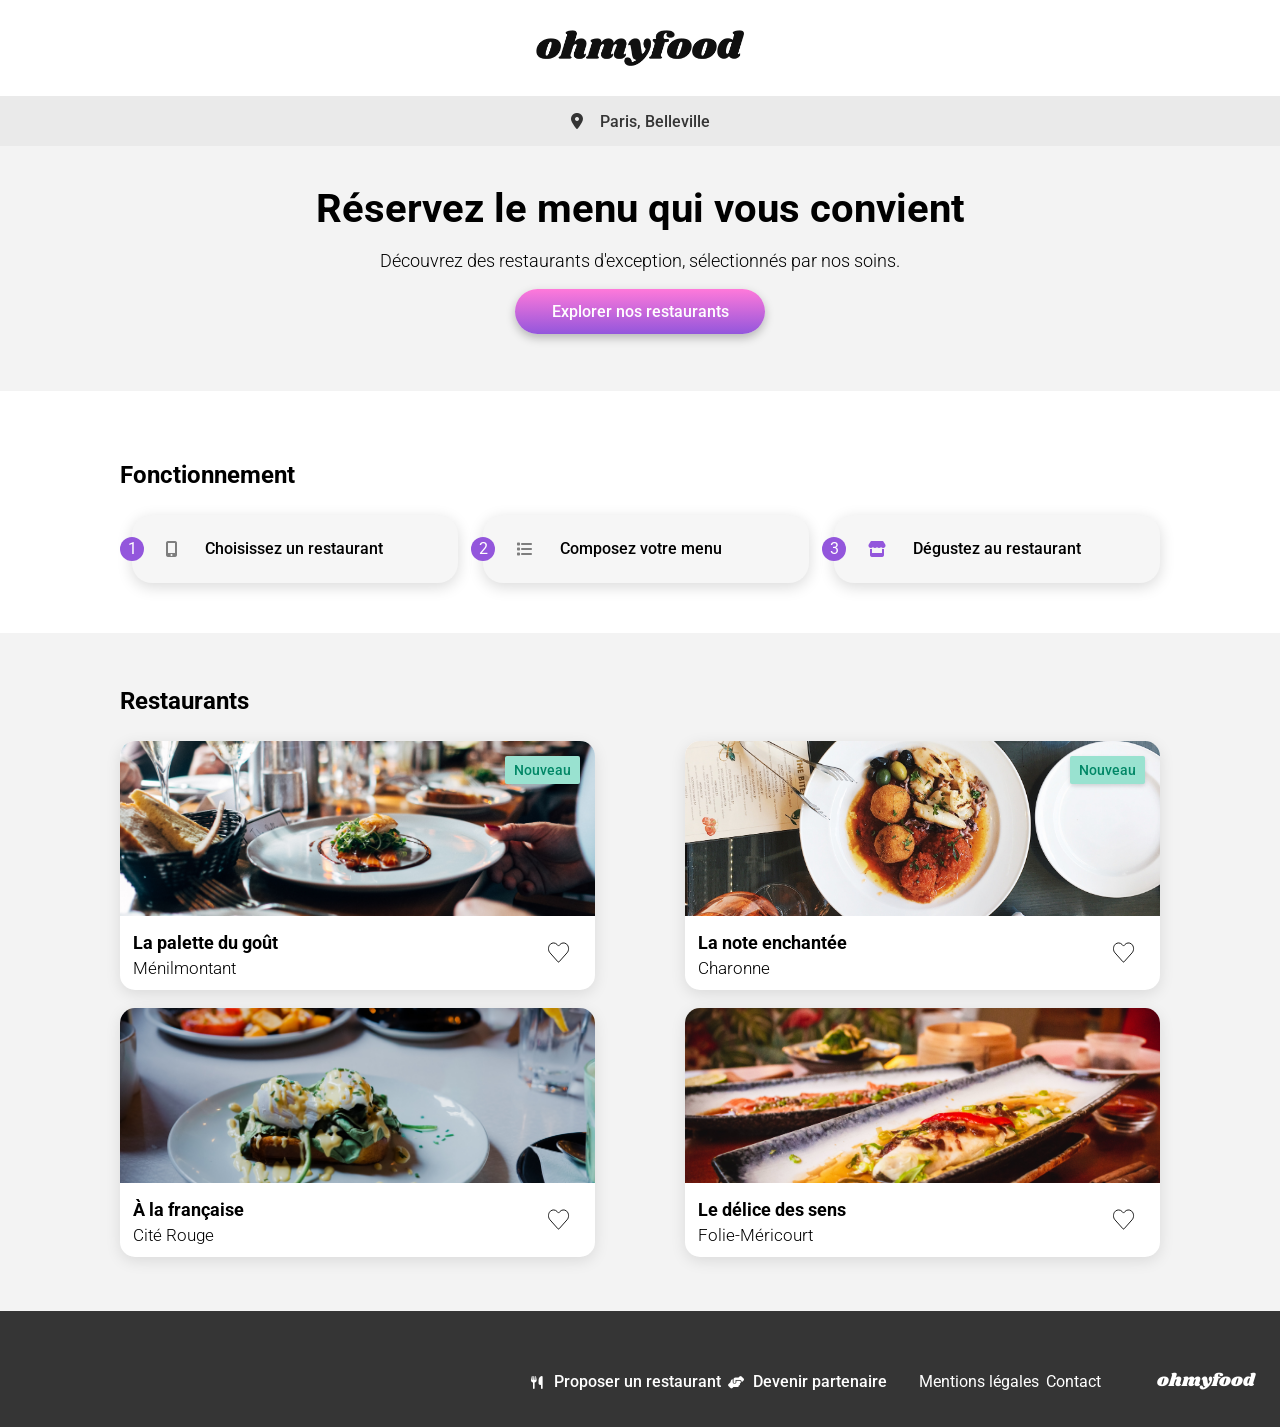
==== commit bd640336: "ohmydood_V2" ====
--- a/index.html
+++ b/index.html
@@ -60,132 +60,115 @@
     </section>
     <section class="restaurants-section" id="restaurants">
         <div class="restaurants">
-        <h2 class="restaurants__title">Restaurants</h2>
-        <div class="restaurants__cards">
-            <article class="restaurants-card">
-                <div class="restaurants-card__image">
-                    <img class="restaurants-card__picture"
-                        src="assets/images/restaurants/jay-wennington-N_Y88TWmGwA-unsplash.jpg" alt="Photo d'un plat">
-                    <span class="restaurants-card__badge">Nouveau</span>
-                </div>
-                <div class="restaurants-card__content">
-                    <div class="restaurants-card__info">
-                        <h3 class="restaurants-card__title">La palette du goût</h3>
-                        <span class="restaurants-card__place">Ménilmontant</span>
+            <h2 class="restaurants__title">Restaurants</h2>
+            <div class="restaurants__cards">
+                <article class="restaurants-card">
+                    <div class="restaurants-card__image">
+                        <img class="restaurants-card__picture"
+                            src="assets/images/restaurants/jay-wennington-N_Y88TWmGwA-unsplash.jpg"
+                            alt="Photo d'un plat">
+                        <span class="restaurants-card__badge">Nouveau</span>
                     </div>
-                    <label class="restaurants-card__like">
-                        <input type="checkbox" class="restaurants-card__like-checkbox">
-                        <svg class="restaurants-card__like-icon" width="22" height="21" viewBox="0 0 22 21"
-                            xmlns="http://www.w3.org/2000/svg">
-                            <defs>
-                                <linearGradient id="heart-gradient" x1="0" y1="0" x2="0" y2="1">
-                                    <stop offset="0%" stop-color="#9356DC" />
-                                    <stop offset="100%" stop-color="#FF79DA" />
-                                </linearGradient>
-                            </defs>
-                            <path class="restaurants-card__like-icon-nofill"
-                                d="M12.2207 2.40527C14.1599 0.222558 17.2057 -0.147219 19.3223 1.62402L19.5244 1.80176C22.0187 4.12419 22.1558 8.32368 19.9121 10.8496L11.5977 20.2148C11.2807 20.5716 10.8021 20.5941 10.4648 20.2822L10.3994 20.2148L2.08496 10.8496C-0.0847856 8.40259 -0.0235333 4.38556 2.25 2.02539L2.47656 1.80176C4.53112 -0.108075 7.5843 0.134683 9.58887 2.19922L9.78027 2.40527L10.627 3.35742L11.001 3.77734L11.374 3.35742L12.2207 2.40527Z"
-                                stroke="#101010" fill="none" />
-                            <path class="restaurants-card__like-icon-fill"
-                                d="M12.2207 2.40527C14.1599 0.222558 17.2057 -0.147219 19.3223 1.62402L19.5244 1.80176C22.0187 4.12419 22.1558 8.32368 19.9121 10.8496L11.5977 20.2148C11.2807 20.5716 10.8021 20.5941 10.4648 20.2822L10.3994 20.2148L2.08496 10.8496C-0.0847856 8.40259 -0.0235333 4.38556 2.25 2.02539L2.47656 1.80176C4.53112 -0.108075 7.5843 0.134683 9.58887 2.19922L9.78027 2.40527L10.627 3.35742L11.001 3.77734L11.374 3.35742L12.2207 2.40527Z"
-                                stroke="url(#heart-gradient)" fill="url(#heart-gradient)" />
-                        </svg>
-                    </label>
-                </div>
-            </article>
-            <article class="restaurants-card">
-                <div class="restaurants-card__image">
-                    <img class="restaurants-card__picture  restaurants-card__picture--active"
-                        src="assets/images/restaurants/stil-u2Lp8tXIcjw-unsplash.jpg" alt="Photo d'un plat">
-                    <span class="restaurants-card__badge">Nouveau</span>
-                </div>
-                <div class="restaurants-card__content">
-                    <div class="restaurants-card__info">
-                        <h3 class="restaurants-card__title">La note enchantée</h3>
-                        <span class="restaurants-card__place">Charonne</span>
+                    <div class="restaurants-card__content">
+                        <div class="restaurants-card__info">
+                            <h3 class="restaurants-card__title">La palette du goût</h3>
+                            <span class="restaurants-card__place">Ménilmontant</span>
+                        </div>
+                        <label class="restaurants-card__like">
+                            <input type="checkbox" class="restaurants-card__like-checkbox" aria-label="Ajouter aux favoris">
+                            <svg class="restaurants-card__like-icon" width="22" height="21" viewBox="0 0 23 21"
+                                xmlns="http://www.w3.org/2000/svg" aria-hidden="true" focusable="false">
+                                <defs>
+                                    <linearGradient id="heart-gradient" x1="0" y1="0" x2="0" y2="1">
+                                        <stop offset="0%" stop-color="#9356DC" />
+                                        <stop offset="100%" stop-color="#FF79DA" />
+                                    </linearGradient>
+                                </defs>
+                                <path class="restaurants-card__like-icon-nofill"
+                                    d="M12.2207 2.40527C14.1599 0.222558 17.2057 -0.147219 19.3223 1.62402L19.5244 1.80176C22.0187 4.12419 22.1558 8.32368 19.9121 10.8496L11.5977 20.2148C11.2807 20.5716 10.8021 20.5941 10.4648 20.2822L10.3994 20.2148L2.08496 10.8496C-0.0847856 8.40259 -0.0235333 4.38556 2.25 2.02539L2.47656 1.80176C4.53112 -0.108075 7.5843 0.134683 9.58887 2.19922L9.78027 2.40527L10.627 3.35742L11.001 3.77734L11.374 3.35742L12.2207 2.40527Z"
+                                    stroke="#101010" fill="none" />
+                                <path class="restaurants-card__like-icon-fill"
+                                    d="M12.2207 2.40527C14.1599 0.222558 17.2057 -0.147219 19.3223 1.62402L19.5244 1.80176C22.0187 4.12419 22.1558 8.32368 19.9121 10.8496L11.5977 20.2148C11.2807 20.5716 10.8021 20.5941 10.4648 20.2822L10.3994 20.2148L2.08496 10.8496C-0.0847856 8.40259 -0.0235333 4.38556 2.25 2.02539L2.47656 1.80176C4.53112 -0.108075 7.5843 0.134683 9.58887 2.19922L9.78027 2.40527L10.627 3.35742L11.001 3.77734L11.374 3.35742L12.2207 2.40527Z"
+                                    stroke="url(#heart-gradient)" fill="url(#heart-gradient)" />
+                            </svg>
+                        </label>
                     </div>
-                    <label class="restaurants-card__like">
-                        <input type="checkbox" class="restaurants-card__like-checkbox">
-                        <svg class="restaurants-card__like-icon" width="22" height="21" viewBox="0 0 22 21"
-                            xmlns="http://www.w3.org/2000/svg">
-                            <defs>
-                                <linearGradient id="heart-gradient" x1="0" y1="0" x2="0" y2="1">
-                                    <stop offset="0%" stop-color="#9356DC" />
-                                    <stop offset="100%" stop-color="#FF79DA" />
-                                </linearGradient>
-                            </defs>
-                            <path class="restaurants-card__like-icon-nofill"
-                                d="M12.2207 2.40527C14.1599 0.222558 17.2057 -0.147219 19.3223 1.62402L19.5244 1.80176C22.0187 4.12419 22.1558 8.32368 19.9121 10.8496L11.5977 20.2148C11.2807 20.5716 10.8021 20.5941 10.4648 20.2822L10.3994 20.2148L2.08496 10.8496C-0.0847856 8.40259 -0.0235333 4.38556 2.25 2.02539L2.47656 1.80176C4.53112 -0.108075 7.5843 0.134683 9.58887 2.19922L9.78027 2.40527L10.627 3.35742L11.001 3.77734L11.374 3.35742L12.2207 2.40527Z"
-                                stroke="#101010" fill="none" />
-                            <path class="restaurants-card__like-icon-fill"
-                                d="M12.2207 2.40527C14.1599 0.222558 17.2057 -0.147219 19.3223 1.62402L19.5244 1.80176C22.0187 4.12419 22.1558 8.32368 19.9121 10.8496L11.5977 20.2148C11.2807 20.5716 10.8021 20.5941 10.4648 20.2822L10.3994 20.2148L2.08496 10.8496C-0.0847856 8.40259 -0.0235333 4.38556 2.25 2.02539L2.47656 1.80176C4.53112 -0.108075 7.5843 0.134683 9.58887 2.19922L9.78027 2.40527L10.627 3.35742L11.001 3.77734L11.374 3.35742L12.2207 2.40527Z"
-                                stroke="url(#heart-gradient)" fill="url(#heart-gradient)" />
-                        </svg>
-                    </label>
-                </div>
-            </article>
-            <article class="restaurants-card">
-                <div class="restaurants-card__image">
-                    <img class="restaurants-card__picture"
-                        src="assets/images/restaurants/toa-heftiba-DQKerTsQwi0-unsplash.jpg" alt="Photo d'un plat">
-                </div>
-                <div class="restaurants-card__content">
-                    <div class="restaurants-card__info">
-                        <h3 class="restaurants-card__title">À la française</h3>
-                        <span class="restaurants-card__place">Cité Rouge</span>
+                </article>
+                <article class="restaurants-card">
+                    <div class="restaurants-card__image">
+                        <img class="restaurants-card__picture  restaurants-card__picture--active"
+                            src="assets/images/restaurants/stil-u2Lp8tXIcjw-unsplash.jpg" alt="Photo d'un plat">
+                        <span class="restaurants-card__badge">Nouveau</span>
                     </div>
-                    <label class="restaurants-card__like">
-                        <input type="checkbox" class="restaurants-card__like-checkbox">
-                        <svg class="restaurants-card__like-icon" width="22" height="21" viewBox="0 0 22 21"
-                            xmlns="http://www.w3.org/2000/svg">
-                            <defs>
-                                <linearGradient id="heart-gradient" x1="0" y1="0" x2="0" y2="1">
-                                    <stop offset="0%" stop-color="#9356DC" />
-                                    <stop offset="100%" stop-color="#FF79DA" />
-                                </linearGradient>
-                            </defs>
-                            <path class="restaurants-card__like-icon-nofill"
-                                d="M12.2207 2.40527C14.1599 0.222558 17.2057 -0.147219 19.3223 1.62402L19.5244 1.80176C22.0187 4.12419 22.1558 8.32368 19.9121 10.8496L11.5977 20.2148C11.2807 20.5716 10.8021 20.5941 10.4648 20.2822L10.3994 20.2148L2.08496 10.8496C-0.0847856 8.40259 -0.0235333 4.38556 2.25 2.02539L2.47656 1.80176C4.53112 -0.108075 7.5843 0.134683 9.58887 2.19922L9.78027 2.40527L10.627 3.35742L11.001 3.77734L11.374 3.35742L12.2207 2.40527Z"
-                                stroke="#101010" fill="none" />
-                            <path class="restaurants-card__like-icon-fill"
-                                d="M12.2207 2.40527C14.1599 0.222558 17.2057 -0.147219 19.3223 1.62402L19.5244 1.80176C22.0187 4.12419 22.1558 8.32368 19.9121 10.8496L11.5977 20.2148C11.2807 20.5716 10.8021 20.5941 10.4648 20.2822L10.3994 20.2148L2.08496 10.8496C-0.0847856 8.40259 -0.0235333 4.38556 2.25 2.02539L2.47656 1.80176C4.53112 -0.108075 7.5843 0.134683 9.58887 2.19922L9.78027 2.40527L10.627 3.35742L11.001 3.77734L11.374 3.35742L12.2207 2.40527Z"
-                                stroke="url(#heart-gradient)" fill="url(#heart-gradient)" />
-                        </svg>
-                    </label>
-                </div>
-            </article>
-            <article class="restaurants-card">
-                <div class="restaurants-card__image">
-                    <img class="restaurants-card__picture"
-                        src="assets/images/restaurants/louis-hansel-shotsoflouis-qNBGVyOCY8Q-unsplash.jpg"
-                        alt="Photo d'un plat">
-                </div>
-                <div class="restaurants-card__content">
-                    <div class="restaurants-card__info">
-                        <h3 class="restaurants-card__title">Le délice des sens</h3>
-                        <span class="restaurants-card__place">Folie-Méricourt</span>
+                    <div class="restaurants-card__content">
+                        <div class="restaurants-card__info">
+                            <h3 class="restaurants-card__title">La note enchantée</h3>
+                            <span class="restaurants-card__place">Charonne</span>
+                        </div>
+                        <label class="restaurants-card__like">
+                            <input type="checkbox" class="restaurants-card__like-checkbox" aria-label="Ajouter aux favoris">
+                            <svg class="restaurants-card__like-icon" width="22" height="21" viewBox="0 0 23 21"
+                                xmlns="http://www.w3.org/2000/svg" aria-hidden="true" focusable="false">
+                                <path class="restaurants-card__like-icon-nofill"
+                                    d="M12.2207 2.40527C14.1599 0.222558 17.2057 -0.147219 19.3223 1.62402L19.5244 1.80176C22.0187 4.12419 22.1558 8.32368 19.9121 10.8496L11.5977 20.2148C11.2807 20.5716 10.8021 20.5941 10.4648 20.2822L10.3994 20.2148L2.08496 10.8496C-0.0847856 8.40259 -0.0235333 4.38556 2.25 2.02539L2.47656 1.80176C4.53112 -0.108075 7.5843 0.134683 9.58887 2.19922L9.78027 2.40527L10.627 3.35742L11.001 3.77734L11.374 3.35742L12.2207 2.40527Z"
+                                    stroke="#101010" fill="none" />
+                                <path class="restaurants-card__like-icon-fill"
+                                    d="M12.2207 2.40527C14.1599 0.222558 17.2057 -0.147219 19.3223 1.62402L19.5244 1.80176C22.0187 4.12419 22.1558 8.32368 19.9121 10.8496L11.5977 20.2148C11.2807 20.5716 10.8021 20.5941 10.4648 20.2822L10.3994 20.2148L2.08496 10.8496C-0.0847856 8.40259 -0.0235333 4.38556 2.25 2.02539L2.47656 1.80176C4.53112 -0.108075 7.5843 0.134683 9.58887 2.19922L9.78027 2.40527L10.627 3.35742L11.001 3.77734L11.374 3.35742L12.2207 2.40527Z"
+                                    stroke="url(#heart-gradient)" fill="url(#heart-gradient)" />
+                            </svg>
+                        </label>
                     </div>
-                    <label class="restaurants-card__like">
-                        <input type="checkbox" class="restaurants-card__like-checkbox">
-                        <svg class="restaurants-card__like-icon" width="22" height="21" viewBox="0 0 22 21"
-                            xmlns="http://www.w3.org/2000/svg">
-                            <defs>
-                                <linearGradient id="heart-gradient" x1="0" y1="0" x2="0" y2="1">
-                                    <stop offset="0%" stop-color="#9356DC" />
-                                    <stop offset="100%" stop-color="#FF79DA" />
-                                </linearGradient>
-                            </defs>
-                            <path class="restaurants-card__like-icon-nofill"
-                                d="M12.2207 2.40527C14.1599 0.222558 17.2057 -0.147219 19.3223 1.62402L19.5244 1.80176C22.0187 4.12419 22.1558 8.32368 19.9121 10.8496L11.5977 20.2148C11.2807 20.5716 10.8021 20.5941 10.4648 20.2822L10.3994 20.2148L2.08496 10.8496C-0.0847856 8.40259 -0.0235333 4.38556 2.25 2.02539L2.47656 1.80176C4.53112 -0.108075 7.5843 0.134683 9.58887 2.19922L9.78027 2.40527L10.627 3.35742L11.001 3.77734L11.374 3.35742L12.2207 2.40527Z"
-                                stroke="#101010" fill="none" />
-                            <path class="restaurants-card__like-icon-fill"
-                                d="M12.2207 2.40527C14.1599 0.222558 17.2057 -0.147219 19.3223 1.62402L19.5244 1.80176C22.0187 4.12419 22.1558 8.32368 19.9121 10.8496L11.5977 20.2148C11.2807 20.5716 10.8021 20.5941 10.4648 20.2822L10.3994 20.2148L2.08496 10.8496C-0.0847856 8.40259 -0.0235333 4.38556 2.25 2.02539L2.47656 1.80176C4.53112 -0.108075 7.5843 0.134683 9.58887 2.19922L9.78027 2.40527L10.627 3.35742L11.001 3.77734L11.374 3.35742L12.2207 2.40527Z"
-                                stroke="url(#heart-gradient)" fill="url(#heart-gradient)" />
-                        </svg>
-                    </label>
-                </div>
-            </article>
-        </div>
+                </article>
+                <article class="restaurants-card">
+                    <div class="restaurants-card__image">
+                        <img class="restaurants-card__picture"
+                            src="assets/images/restaurants/toa-heftiba-DQKerTsQwi0-unsplash.jpg" alt="Photo d'un plat">
+                    </div>
+                    <div class="restaurants-card__content">
+                        <div class="restaurants-card__info">
+                            <h3 class="restaurants-card__title">À la française</h3>
+                            <span class="restaurants-card__place">Cité Rouge</span>
+                        </div>
+                        <label class="restaurants-card__like">
+                            <input type="checkbox" class="restaurants-card__like-checkbox" aria-label="Ajouter aux favoris">
+                            <svg class="restaurants-card__like-icon" width="22" height="21" viewBox="0 0 23 21"
+                                xmlns="http://www.w3.org/2000/svg" aria-hidden="true" focusable="false">
+                                <path class="restaurants-card__like-icon-nofill"
+                                    d="M12.2207 2.40527C14.1599 0.222558 17.2057 -0.147219 19.3223 1.62402L19.5244 1.80176C22.0187 4.12419 22.1558 8.32368 19.9121 10.8496L11.5977 20.2148C11.2807 20.5716 10.8021 20.5941 10.4648 20.2822L10.3994 20.2148L2.08496 10.8496C-0.0847856 8.40259 -0.0235333 4.38556 2.25 2.02539L2.47656 1.80176C4.53112 -0.108075 7.5843 0.134683 9.58887 2.19922L9.78027 2.40527L10.627 3.35742L11.001 3.77734L11.374 3.35742L12.2207 2.40527Z"
+                                    stroke="#101010" fill="none" />
+                                <path class="restaurants-card__like-icon-fill"
+                                    d="M12.2207 2.40527C14.1599 0.222558 17.2057 -0.147219 19.3223 1.62402L19.5244 1.80176C22.0187 4.12419 22.1558 8.32368 19.9121 10.8496L11.5977 20.2148C11.2807 20.5716 10.8021 20.5941 10.4648 20.2822L10.3994 20.2148L2.08496 10.8496C-0.0847856 8.40259 -0.0235333 4.38556 2.25 2.02539L2.47656 1.80176C4.53112 -0.108075 7.5843 0.134683 9.58887 2.19922L9.78027 2.40527L10.627 3.35742L11.001 3.77734L11.374 3.35742L12.2207 2.40527Z"
+                                    stroke="url(#heart-gradient)" fill="url(#heart-gradient)" />
+                            </svg>
+                        </label>
+                    </div>
+                </article>
+                <article class="restaurants-card">
+                    <div class="restaurants-card__image">
+                        <img class="restaurants-card__picture"
+                            src="assets/images/restaurants/louis-hansel-shotsoflouis-qNBGVyOCY8Q-unsplash.jpg"
+                            alt="Photo d'un plat">
+                    </div>
+                    <div class="restaurants-card__content">
+                        <div class="restaurants-card__info">
+                            <h3 class="restaurants-card__title">Le délice des sens</h3>
+                            <span class="restaurants-card__place">Folie-Méricourt</span>
+                        </div>
+                        <label class="restaurants-card__like">
+                            <input type="checkbox" class="restaurants-card__like-checkbox" aria-label="Ajouter aux favoris">
+                            <svg class="restaurants-card__like-icon" width="22" height="21" viewBox="0 0 23 21"
+                                xmlns="http://www.w3.org/2000/svg" aria-hidden="true" focusable="false">
+                                <path class="restaurants-card__like-icon-nofill"
+                                    d="M12.2207 2.40527C14.1599 0.222558 17.2057 -0.147219 19.3223 1.62402L19.5244 1.80176C22.0187 4.12419 22.1558 8.32368 19.9121 10.8496L11.5977 20.2148C11.2807 20.5716 10.8021 20.5941 10.4648 20.2822L10.3994 20.2148L2.08496 10.8496C-0.0847856 8.40259 -0.0235333 4.38556 2.25 2.02539L2.47656 1.80176C4.53112 -0.108075 7.5843 0.134683 9.58887 2.19922L9.78027 2.40527L10.627 3.35742L11.001 3.77734L11.374 3.35742L12.2207 2.40527Z"
+                                    stroke="#101010" fill="none" />
+                                <path class="restaurants-card__like-icon-fill"
+                                    d="M12.2207 2.40527C14.1599 0.222558 17.2057 -0.147219 19.3223 1.62402L19.5244 1.80176C22.0187 4.12419 22.1558 8.32368 19.9121 10.8496L11.5977 20.2148C11.2807 20.5716 10.8021 20.5941 10.4648 20.2822L10.3994 20.2148L2.08496 10.8496C-0.0847856 8.40259 -0.0235333 4.38556 2.25 2.02539L2.47656 1.80176C4.53112 -0.108075 7.5843 0.134683 9.58887 2.19922L9.78027 2.40527L10.627 3.35742L11.001 3.77734L11.374 3.35742L12.2207 2.40527Z"
+                                    stroke="url(#heart-gradient)" fill="url(#heart-gradient)" />
+                            </svg>
+                        </label>
+                    </div>
+                </article>
+            </div>
         </div>
     </section>
     <footer class="footer">
--- a/scss/main.css
+++ b/scss/main.css
@@ -12,7 +12,7 @@
   position: relative;
   z-index: 2;
 }
-@media (min-width: 768px) {
+@media (min-width: 1024px) {
   .header__brand {
     height: 96px;
     box-shadow: none;
@@ -22,6 +22,32 @@
   height: 36px;
 }
 
+.header-menu {
+  display: grid;
+  grid-template-columns: 1fr auto 1fr;
+  align-items: center;
+  height: 63px;
+  width: 100%;
+}
+@media (min-width: 1024px) {
+  .header-menu {
+    height: 96px;
+  }
+}
+.header-menu__icon {
+  font-size: 16px;
+  padding: 16px;
+  color: #353535;
+}
+.header-menu__icon-a {
+  justify-self: start;
+}
+.header-menu__logo {
+  height: 30px;
+  width: 100%;
+  justify-self: center;
+}
+
 .footer {
   background-color: #353535;
   display: flex;
@@ -29,7 +55,7 @@
   color: white;
   padding: 22px 0 5px 25px;
 }
-@media (min-width: 768px) {
+@media (min-width: 1024px) {
   .footer {
     flex-direction: row-reverse;
     gap: 16px;
@@ -41,7 +67,7 @@
   font-family: Shrikhand, cursive;
   font-size: 18px;
 }
-@media (min-width: 768px) {
+@media (min-width: 1024px) {
   .footer__logo {
     margin-left: 40px;
   }
@@ -52,7 +78,7 @@
   list-style: none;
   padding: 0;
 }
-@media (min-width: 768px) {
+@media (min-width: 1024px) {
   .footer__list {
     flex-direction: row;
     gap: 7px;
@@ -71,12 +97,12 @@
   margin-left: 11px;
   font-weight: 500;
 }
-@media (min-width: 768px) {
+@media (min-width: 1024px) {
   .footer__link--icon {
     margin-left: 5px;
   }
 }
-@media (min-width: 768px) {
+@media (min-width: 1024px) {
   .footer__link--margin-left {
     margin-left: 25px;
   }
@@ -98,7 +124,7 @@
   inset: 0;
   z-index: 999;
   background: white;
-  display: none;
+  display: flex;
   align-items: center;
   justify-content: center;
   animation: loader-hide 0.5s ease 3s forwards;
@@ -113,12 +139,9 @@
 }
 
 /* Général */
-* {
-  font-family: "Roboto", sans-serif;
-}
-
 body {
   margin: 0;
+  font-family: "Roboto", sans-serif;
 }
 
 .location {
@@ -135,7 +158,7 @@
   position: relative;
   z-index: 1;
 }
-@media (min-width: 768px) {
+@media (min-width: 1024px) {
   .location {
     box-shadow: none;
   }
@@ -158,7 +181,7 @@
   font-weight: 700;
   margin: 0;
 }
-@media (min-width: 768px) {
+@media (min-width: 1024px) {
   .hero__title {
     font-size: 40px;
     font-weight: 700;
@@ -169,10 +192,10 @@
   font-weight: 300;
 }
 .hero__btn {
+  width: 100%;
+  padding: 13px 16px;
   max-width: 218px;
-  width: 100%;
   align-self: center;
-  padding: 13px 16px;
   border-radius: 25px;
   color: white;
   border: none;
@@ -181,8 +204,8 @@
   text-decoration: none;
   box-shadow: 0 4px 10px rgba(0, 0, 0, 0.25);
   cursor: pointer;
+  transition: opacity 400ms ease-out, box-shadow 400ms ease-out;
   background: linear-gradient(to top, #9356DC, #FF79DA);
-  transition: opacity 400ms ease-out, box-shadow 400ms ease-out;
 }
 .hero__btn:hover, .hero__btn:focus-visible {
   opacity: 0.85;
@@ -201,7 +224,7 @@
   max-width: 1080px;
   box-sizing: border-box;
 }
-@media (min-width: 768px) {
+@media (min-width: 1024px) {
   .fonctionnement {
     padding: 50px 20px;
   }
@@ -217,7 +240,7 @@
   padding-left: 12px;
   gap: 25px;
 }
-@media (min-width: 768px) {
+@media (min-width: 1024px) {
   .fonctionnement__cards {
     flex-direction: row;
   }
@@ -280,7 +303,7 @@
   flex-direction: column;
   gap: 18px;
 }
-@media (min-width: 768px) {
+@media (min-width: 1024px) {
   .restaurants__cards {
     flex-direction: row;
     flex-wrap: wrap;
@@ -296,7 +319,7 @@
   background-color: white;
   box-shadow: 0 4px 15px rgba(0, 0, 0, 0.1);
 }
-@media (min-width: 768px) {
+@media (min-width: 1024px) {
   .restaurants-card {
     flex: 40%;
   }
@@ -314,7 +337,7 @@
   height: 175px;
   border-radius: 15px 15px 0 0;
 }
-@media (min-width: 768px) {
+@media (min-width: 1024px) {
   .restaurants-card__picture {
     -o-object-position: center;
        object-position: center;
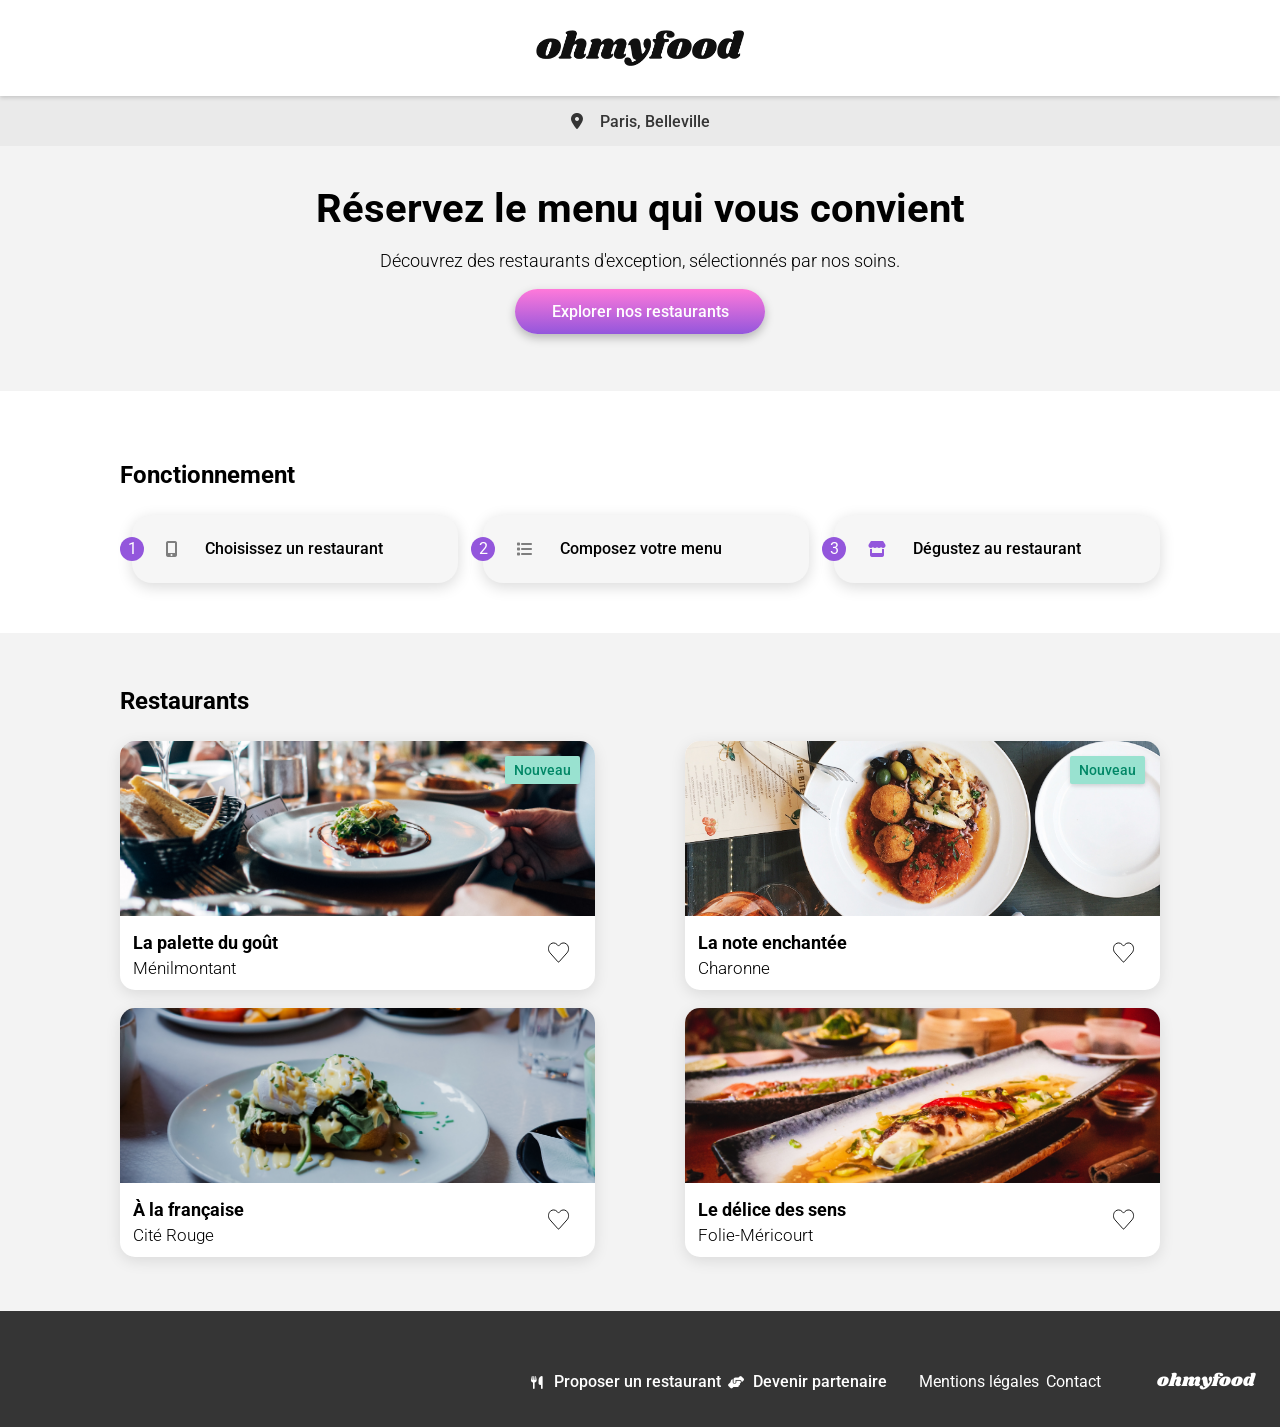
==== commit 3855a0ff: "Ohmyfood_V3" ====
--- a/index.html
+++ b/index.html
@@ -13,7 +13,7 @@
     <link rel="stylesheet" href="https://cdnjs.cloudflare.com/ajax/libs/font-awesome/6.2.1/css/all.min.css"
         integrity="sha512-MV7K8+y+gLIBoVD59lQIYicR65iaqukzvf/nwasF0nqhPay5w/9lJmVM2hMDcnK1OnMGCdVK+iQrJ7lzPJQd1w=="
         crossorigin="anonymous" referrerpolicy="no-referrer" />
-    <link rel="stylesheet" href="scss/main.css">
+    <link rel="stylesheet" href="assets/main.css">
 </head>
 
 <body>
@@ -21,9 +21,9 @@
         <div class="loader__spinner"></div>
     </div>
     <header class="header">
-        <div class="header__brand">
+        <a class="header__brand" href="#">
             <img class="header__brand-logo" src="assets/images/logo/ohmyfood.png" alt="logo ohmyfood">
-        </div>
+        </a>
     </header>
     <section class="location">
         <i class="fa-solid fa-location-dot"></i>
@@ -71,11 +71,14 @@
                     </div>
                     <div class="restaurants-card__content">
                         <div class="restaurants-card__info">
-                            <h3 class="restaurants-card__title">La palette du goût</h3>
+                            <a class="restaurants-card__title-link" href="restaurants/menu_lapalettedugout.html">
+                                <h3 class="restaurants-card__title">La palette du goût</h3>
+                            </a>
                             <span class="restaurants-card__place">Ménilmontant</span>
                         </div>
                         <label class="restaurants-card__like">
-                            <input type="checkbox" class="restaurants-card__like-checkbox" aria-label="Ajouter aux favoris">
+                            <input type="checkbox" class="restaurants-card__like-checkbox"
+                                aria-label="Ajouter aux favoris">
                             <svg class="restaurants-card__like-icon" width="22" height="21" viewBox="0 0 23 21"
                                 xmlns="http://www.w3.org/2000/svg" aria-hidden="true" focusable="false">
                                 <defs>
@@ -96,17 +99,20 @@
                 </article>
                 <article class="restaurants-card">
                     <div class="restaurants-card__image">
-                        <img class="restaurants-card__picture  restaurants-card__picture--active"
+                        <img class="restaurants-card__picture"
                             src="assets/images/restaurants/stil-u2Lp8tXIcjw-unsplash.jpg" alt="Photo d'un plat">
                         <span class="restaurants-card__badge">Nouveau</span>
                     </div>
                     <div class="restaurants-card__content">
                         <div class="restaurants-card__info">
-                            <h3 class="restaurants-card__title">La note enchantée</h3>
+                            <a class="restaurants-card__title-link" href="restaurants/menu_lanoteenchantee.html">
+                                <h3 class="restaurants-card__title">La note enchantée</h3>
+                            </a>
                             <span class="restaurants-card__place">Charonne</span>
                         </div>
                         <label class="restaurants-card__like">
-                            <input type="checkbox" class="restaurants-card__like-checkbox" aria-label="Ajouter aux favoris">
+                            <input type="checkbox" class="restaurants-card__like-checkbox"
+                                aria-label="Ajouter aux favoris">
                             <svg class="restaurants-card__like-icon" width="22" height="21" viewBox="0 0 23 21"
                                 xmlns="http://www.w3.org/2000/svg" aria-hidden="true" focusable="false">
                                 <path class="restaurants-card__like-icon-nofill"
@@ -126,11 +132,14 @@
                     </div>
                     <div class="restaurants-card__content">
                         <div class="restaurants-card__info">
-                            <h3 class="restaurants-card__title">À la française</h3>
+                            <a class="restaurants-card__title-link" href="restaurants/menu_alafrancaise.html">
+                                <h3 class="restaurants-card__title">À la française</h3>
+                            </a>
                             <span class="restaurants-card__place">Cité Rouge</span>
                         </div>
                         <label class="restaurants-card__like">
-                            <input type="checkbox" class="restaurants-card__like-checkbox" aria-label="Ajouter aux favoris">
+                            <input type="checkbox" class="restaurants-card__like-checkbox"
+                                aria-label="Ajouter aux favoris">
                             <svg class="restaurants-card__like-icon" width="22" height="21" viewBox="0 0 23 21"
                                 xmlns="http://www.w3.org/2000/svg" aria-hidden="true" focusable="false">
                                 <path class="restaurants-card__like-icon-nofill"
@@ -151,11 +160,14 @@
                     </div>
                     <div class="restaurants-card__content">
                         <div class="restaurants-card__info">
-                            <h3 class="restaurants-card__title">Le délice des sens</h3>
+                            <a class="restaurants-card__title-link" href="restaurants/menu_ledelicedessens.html">
+                                <h3 class="restaurants-card__title">Le délice des sens</h3>
+                            </a>
                             <span class="restaurants-card__place">Folie-Méricourt</span>
                         </div>
                         <label class="restaurants-card__like">
-                            <input type="checkbox" class="restaurants-card__like-checkbox" aria-label="Ajouter aux favoris">
+                            <input type="checkbox" class="restaurants-card__like-checkbox"
+                                aria-label="Ajouter aux favoris">
                             <svg class="restaurants-card__like-icon" width="22" height="21" viewBox="0 0 23 21"
                                 xmlns="http://www.w3.org/2000/svg" aria-hidden="true" focusable="false">
                                 <path class="restaurants-card__like-icon-nofill"
--- a/assets/main.css
+++ b/assets/main.css
@@ -0,0 +1,410 @@
+@charset "UTF-8";
+.header {
+  display: flex;
+  flex-direction: column;
+}
+.header__brand {
+  display: flex;
+  justify-content: center;
+  align-items: center;
+  height: 63px;
+  box-shadow: 0 2px 4px rgba(0, 0, 0, 0.15);
+  position: relative;
+  z-index: 2;
+}
+@media (min-width: 1024px) {
+  .header__brand {
+    height: 96px;
+  }
+}
+.header__brand-logo {
+  height: 36px;
+}
+
+.header-menu {
+  display: grid;
+  grid-template-columns: 1fr auto 1fr;
+  align-items: center;
+  height: 63px;
+  width: 100%;
+}
+@media (min-width: 1024px) {
+  .header-menu {
+    height: 96px;
+  }
+}
+.header-menu__icon {
+  font-size: 16px;
+  padding: 16px;
+  color: #353535;
+}
+.header-menu__icon-a {
+  justify-self: start;
+}
+.header-menu__logo {
+  height: 30px;
+  width: 100%;
+  justify-self: center;
+}
+
+.footer {
+  background-color: #353535;
+  display: flex;
+  flex-direction: column;
+  color: white;
+  padding: 22px 0 5px 25px;
+}
+@media (min-width: 1024px) {
+  .footer {
+    flex-direction: row-reverse;
+    gap: 16px;
+    align-items: center;
+    padding: 45px 25px 20px 0;
+  }
+}
+.footer__logo {
+  font-family: Shrikhand, cursive;
+  font-size: 18px;
+}
+@media (min-width: 1024px) {
+  .footer__logo {
+    margin-left: 40px;
+  }
+}
+.footer__list {
+  display: flex;
+  flex-direction: column;
+  list-style: none;
+  padding: 0;
+}
+@media (min-width: 1024px) {
+  .footer__list {
+    flex-direction: row;
+    gap: 7px;
+  }
+}
+.footer__icons {
+  font-size: 13px;
+}
+.footer__link {
+  font-size: 16px;
+  font-weight: 400;
+  color: white;
+  text-decoration: none;
+}
+.footer__link--icon {
+  margin-left: 11px;
+  font-weight: 500;
+}
+@media (min-width: 1024px) {
+  .footer__link--icon {
+    margin-left: 5px;
+  }
+}
+@media (min-width: 1024px) {
+  .footer__link--margin-left {
+    margin-left: 25px;
+  }
+}
+
+@keyframes spin {
+  to {
+    transform: rotate(360deg);
+  }
+}
+@keyframes loader-hide {
+  to {
+    opacity: 0;
+    pointer-events: none;
+  }
+}
+.loader {
+  position: fixed;
+  inset: 0;
+  z-index: 999;
+  background: white;
+  display: none;
+  align-items: center;
+  justify-content: center;
+  animation: loader-hide 0.5s ease 3s forwards;
+}
+.loader__spinner {
+  width: 44px;
+  height: 44px;
+  border-radius: 50%;
+  border: 3px solid #9356DC;
+  border-top-color: #FF79DA;
+  animation: spin 0.8s linear infinite;
+}
+
+/* Général */
+body {
+  margin: 0;
+  font-family: "Roboto", sans-serif;
+}
+
+.location {
+  display: flex;
+  justify-content: center;
+  align-items: center;
+  font-size: 16px;
+  font-weight: 500;
+  gap: 17px;
+  height: 50px;
+  background-color: #EAEAEA;
+  box-shadow: 0 4px 4px rgba(0, 0, 0, 0.25);
+  color: #353535;
+  position: relative;
+  z-index: 1;
+}
+@media (min-width: 1024px) {
+  .location {
+    box-shadow: none;
+  }
+}
+
+.hero {
+  display: flex;
+  flex-direction: column;
+  text-align: center;
+  background-color: #f3f3f3;
+}
+.hero__content {
+  display: flex;
+  flex-direction: column;
+  padding: 39px 10px 0 10px;
+  margin-bottom: 57px;
+}
+.hero__title {
+  font-size: 24px;
+  font-weight: 700;
+  margin: 0;
+}
+@media (min-width: 768px) {
+  .hero__title {
+    font-size: 35px;
+  }
+}
+@media (min-width: 1024px) {
+  .hero__title {
+    font-size: 40px;
+  }
+}
+.hero__subtitle {
+  font-size: 18px;
+  font-weight: 300;
+}
+.hero__btn {
+  width: 100%;
+  padding: 13px 16px;
+  max-width: 218px;
+  align-self: center;
+  border-radius: 25px;
+  color: white;
+  border: none;
+  font-size: 16px;
+  font-weight: 500;
+  text-decoration: none;
+  box-shadow: 0 4px 10px rgba(0, 0, 0, 0.25);
+  cursor: pointer;
+  transition: opacity 400ms ease-out, box-shadow 400ms ease-out;
+  background: linear-gradient(to top, #9356DC, #FF79DA);
+}
+.hero__btn:hover, .hero__btn:focus-visible {
+  opacity: 0.85;
+  box-shadow: 0 4px 15px rgba(0, 0, 0, 0.35);
+}
+.hero__btn:active {
+  opacity: 0.85;
+  box-shadow: 0 4px 15px rgba(0, 0, 0, 0.35);
+}
+
+.fonctionnement {
+  display: flex;
+  flex-direction: column;
+  padding: 0 20px 68px 20px;
+  margin: 0 auto;
+  max-width: 1080px;
+  box-sizing: border-box;
+}
+@media (min-width: 768px) {
+  .fonctionnement {
+    padding: 50px 20px;
+  }
+}
+.fonctionnement__title {
+  font-size: 24px;
+  font-weight: 700;
+  margin-bottom: 26px;
+}
+.fonctionnement__cards {
+  display: flex;
+  flex-direction: column;
+  padding-left: 12px;
+  gap: 25px;
+}
+@media (min-width: 768px) {
+  .fonctionnement__cards {
+    flex-direction: row;
+  }
+}
+.fonctionnement__card {
+  display: flex;
+  align-items: center;
+  justify-content: flex-start;
+  width: 100%;
+  padding: 22px 2px 22px 0;
+  background-color: #f6f6f6;
+  border-radius: 20px;
+  box-shadow: 0 4px 15px rgba(0, 0, 0, 0.15);
+}
+.fonctionnement__card-number {
+  display: inline-flex;
+  justify-content: center;
+  align-items: center;
+  position: relative;
+  left: -12px;
+  color: white;
+  background-color: #9356DC;
+  border-radius: 50%;
+  width: 24px;
+  height: 24px;
+  margin-right: 10px;
+}
+.fonctionnement__card-icon {
+  margin-right: 27px;
+  color: #7e7e7e;
+}
+.fonctionnement__card-icon--active {
+  color: #9356DC;
+}
+.fonctionnement__card-text {
+  font-size: 16px;
+  font-weight: 500;
+}
+
+.restaurants-section {
+  background-color: #f3f3f3;
+}
+
+.restaurants {
+  display: flex;
+  flex-direction: column;
+  padding: 54px 20px;
+  margin: 0 auto;
+  gap: 26px;
+  max-width: 1080px;
+  box-sizing: border-box;
+}
+.restaurants__title {
+  font-size: 24px;
+  font-weight: 700;
+  margin: 0;
+}
+.restaurants__cards {
+  display: flex;
+  flex-direction: column;
+  gap: 18px;
+}
+@media (min-width: 768px) {
+  .restaurants__cards {
+    flex-direction: row;
+    flex-wrap: wrap;
+    -moz-column-gap: 7vw;
+         column-gap: 7vw;
+  }
+}
+
+.restaurants-card {
+  display: flex;
+  flex-direction: column;
+  border-radius: 15px;
+  background-color: white;
+  box-shadow: 0 4px 15px rgba(0, 0, 0, 0.1);
+  position: relative;
+}
+@media (min-width: 768px) {
+  .restaurants-card {
+    flex: 40%;
+  }
+}
+.restaurants-card__image {
+  position: relative;
+}
+.restaurants-card__picture {
+  display: block;
+  -o-object-fit: cover;
+     object-fit: cover;
+  -o-object-position: 50% 60%;
+     object-position: 50% 60%;
+  width: 100%;
+  height: 175px;
+  border-radius: 15px 15px 0 0;
+}
+.restaurants-card__badge {
+  position: absolute;
+  top: 15px;
+  right: 15px;
+  background: #99E2D0;
+  color: #008766;
+  font-size: 14px;
+  font-weight: 500;
+  padding: 6px 9px;
+  border-radius: 2px;
+  box-shadow: 0 2px 4px rgba(0, 0, 0, 0.15);
+}
+.restaurants-card__content {
+  display: flex;
+  justify-content: space-between;
+  align-items: center;
+  padding: 16px 25px 12px 13px;
+}
+.restaurants-card__info {
+  display: flex;
+  flex-direction: column;
+  gap: 5px;
+}
+.restaurants-card__title {
+  margin: 0;
+  font-size: 18px;
+  font-weight: 700;
+}
+.restaurants-card__title-link {
+  text-decoration: none;
+  color: black;
+}
+.restaurants-card__title-link::after {
+  content: "";
+  position: absolute;
+  inset: 0;
+}
+.restaurants-card__place {
+  margin: 0;
+  font-size: 17px;
+  font-weight: 300;
+}
+.restaurants-card__like {
+  background: none;
+  border: none;
+  padding: 0;
+  cursor: pointer;
+  position: relative;
+  z-index: 1;
+}
+.restaurants-card__like-icon {
+  width: 22px;
+  height: 21px;
+}
+.restaurants-card__like-icon-fill {
+  clip-path: inset(100% 0 0 0);
+  transition: clip-path 600ms ease;
+}
+.restaurants-card__like-checkbox {
+  position: absolute;
+  opacity: 0;
+  pointer-events: none;
+}
+
+.restaurants-card__like-checkbox:checked ~ .restaurants-card__like-icon .restaurants-card__like-icon-fill {
+  clip-path: inset(0 0 0 0);
+}/*# sourceMappingURL=main.css.map */
